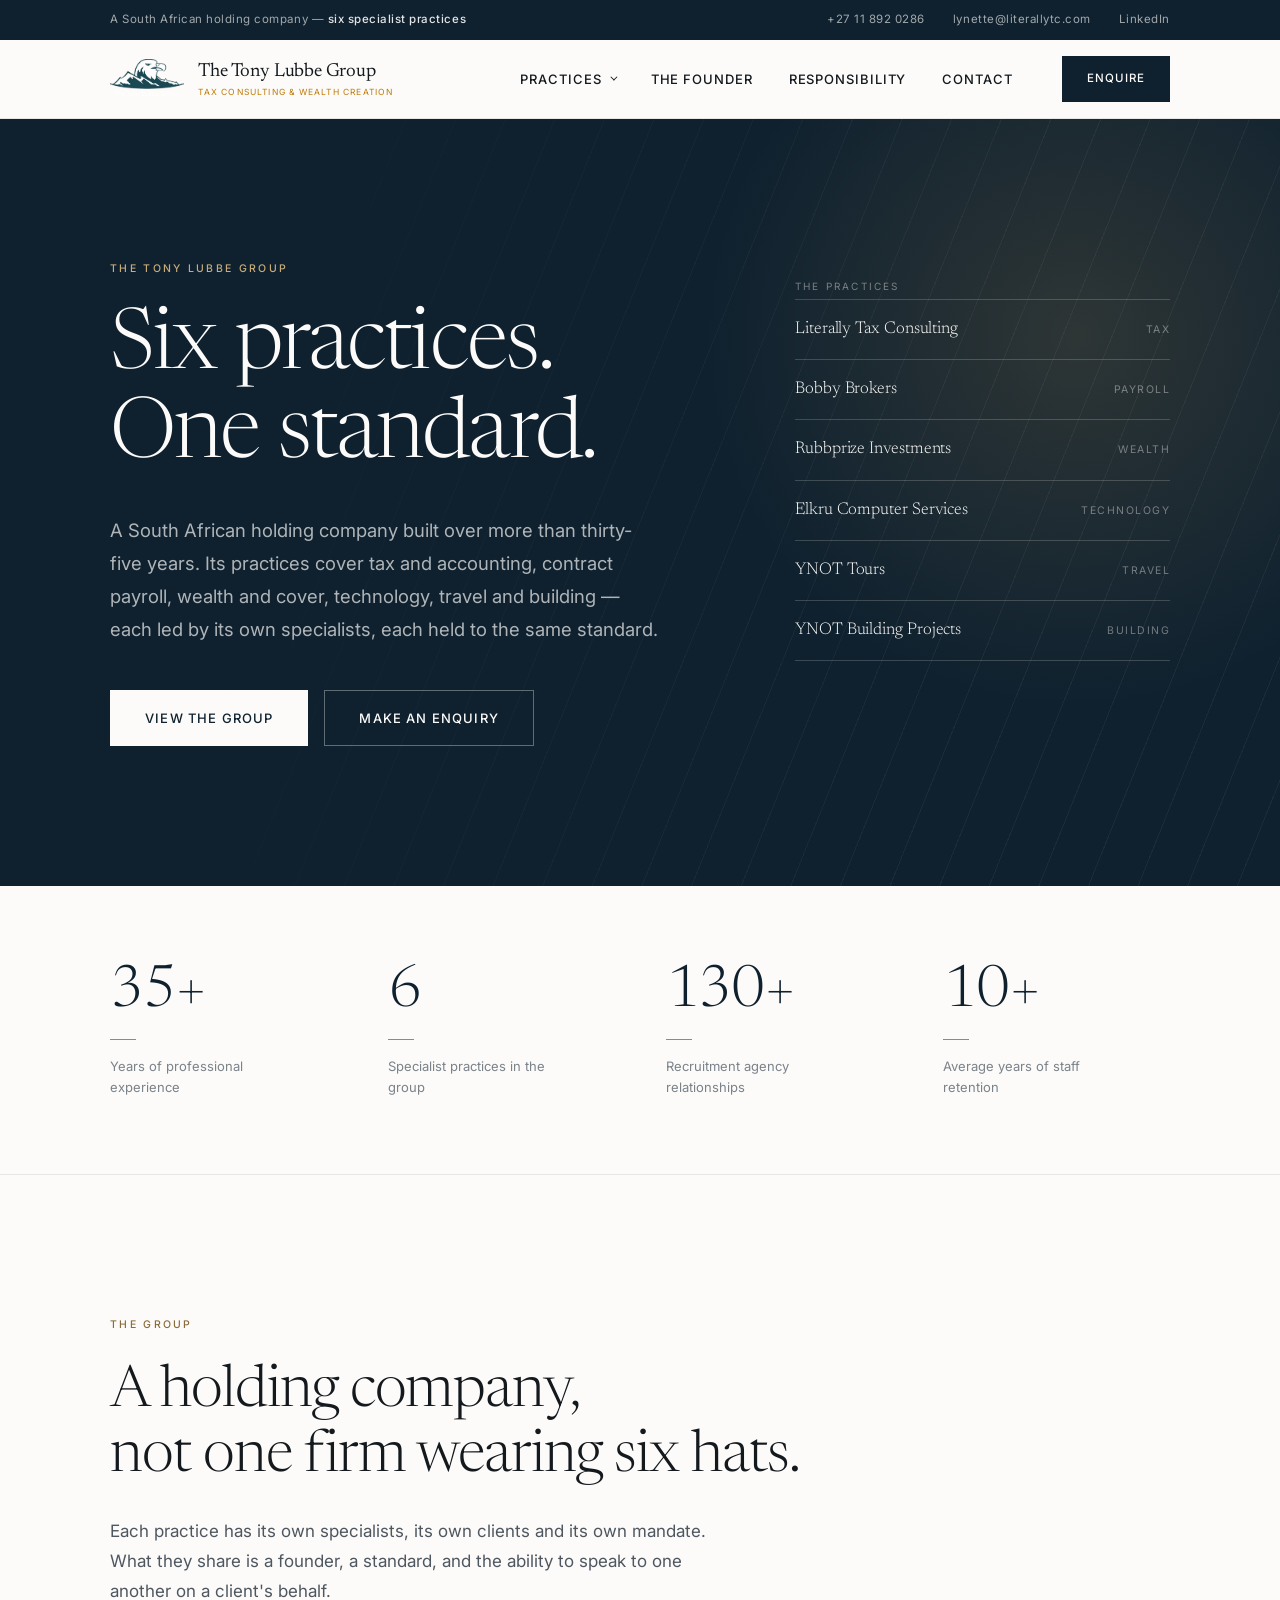
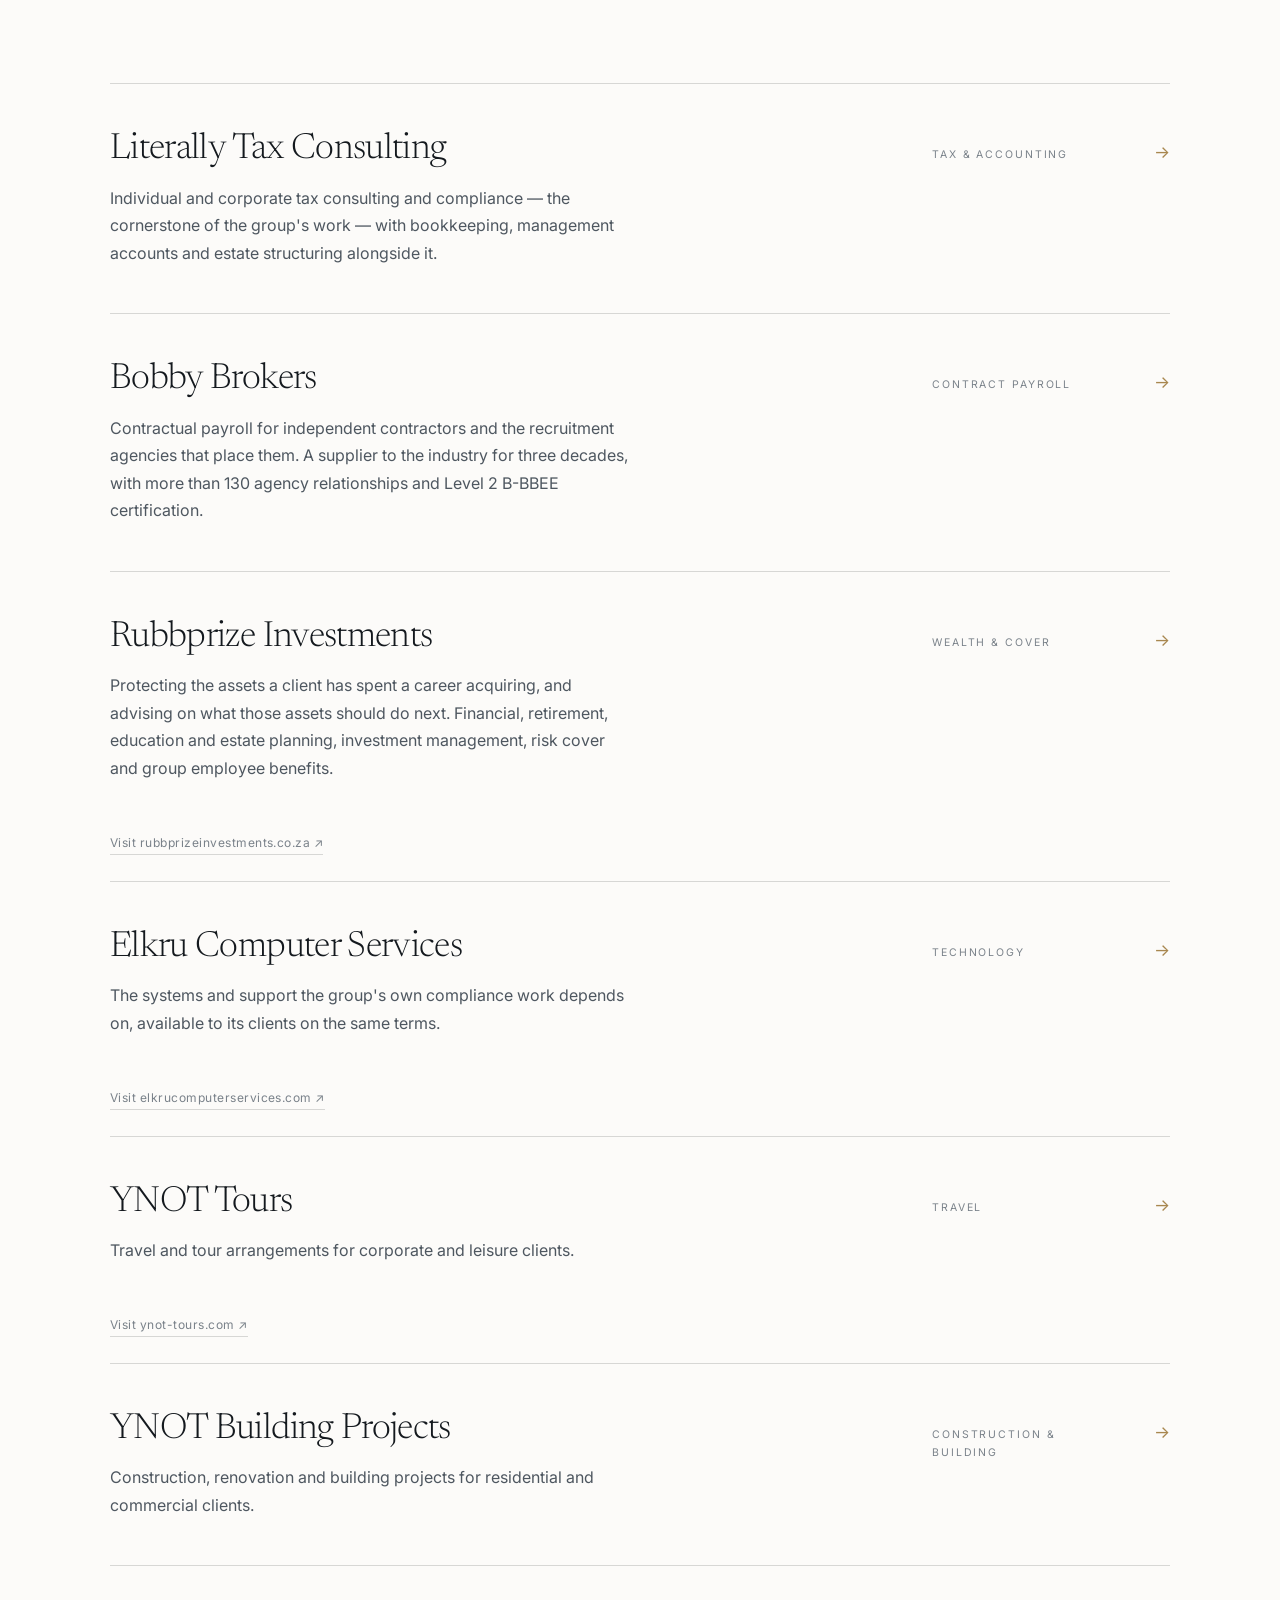
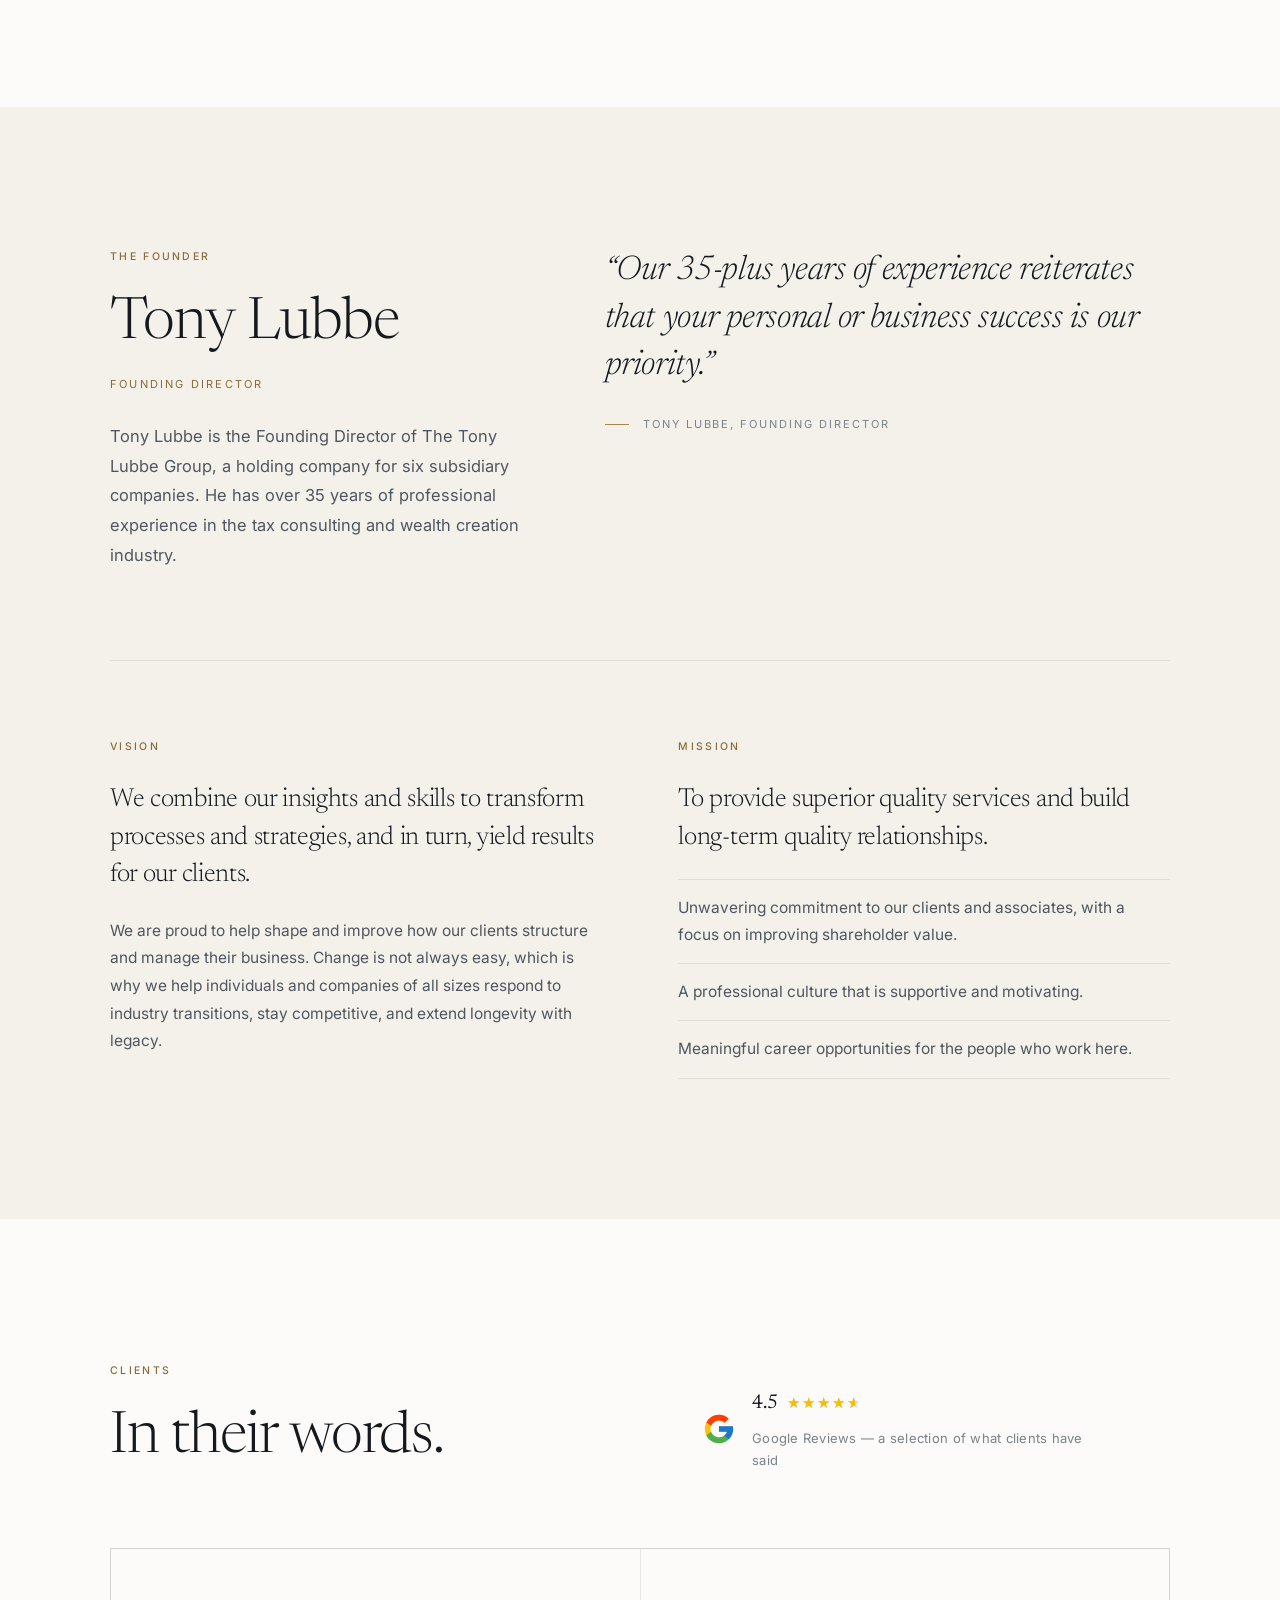
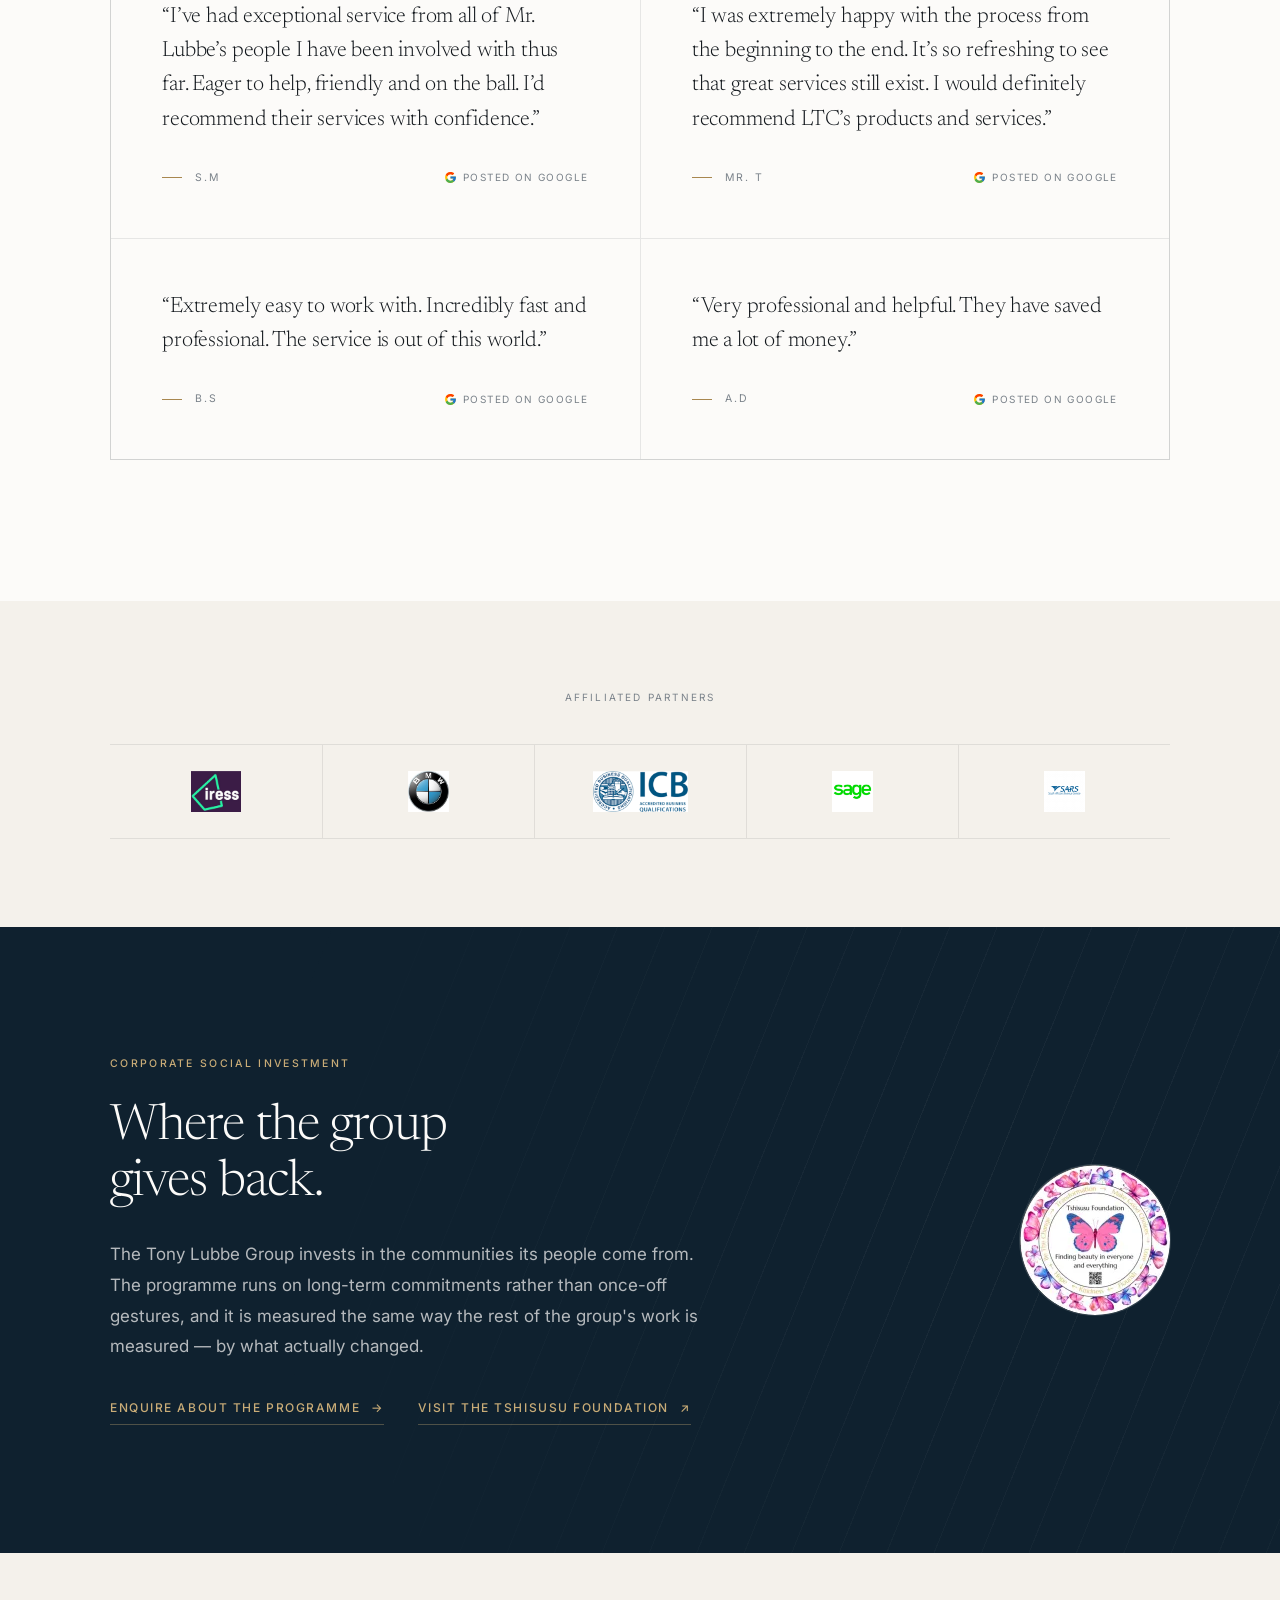
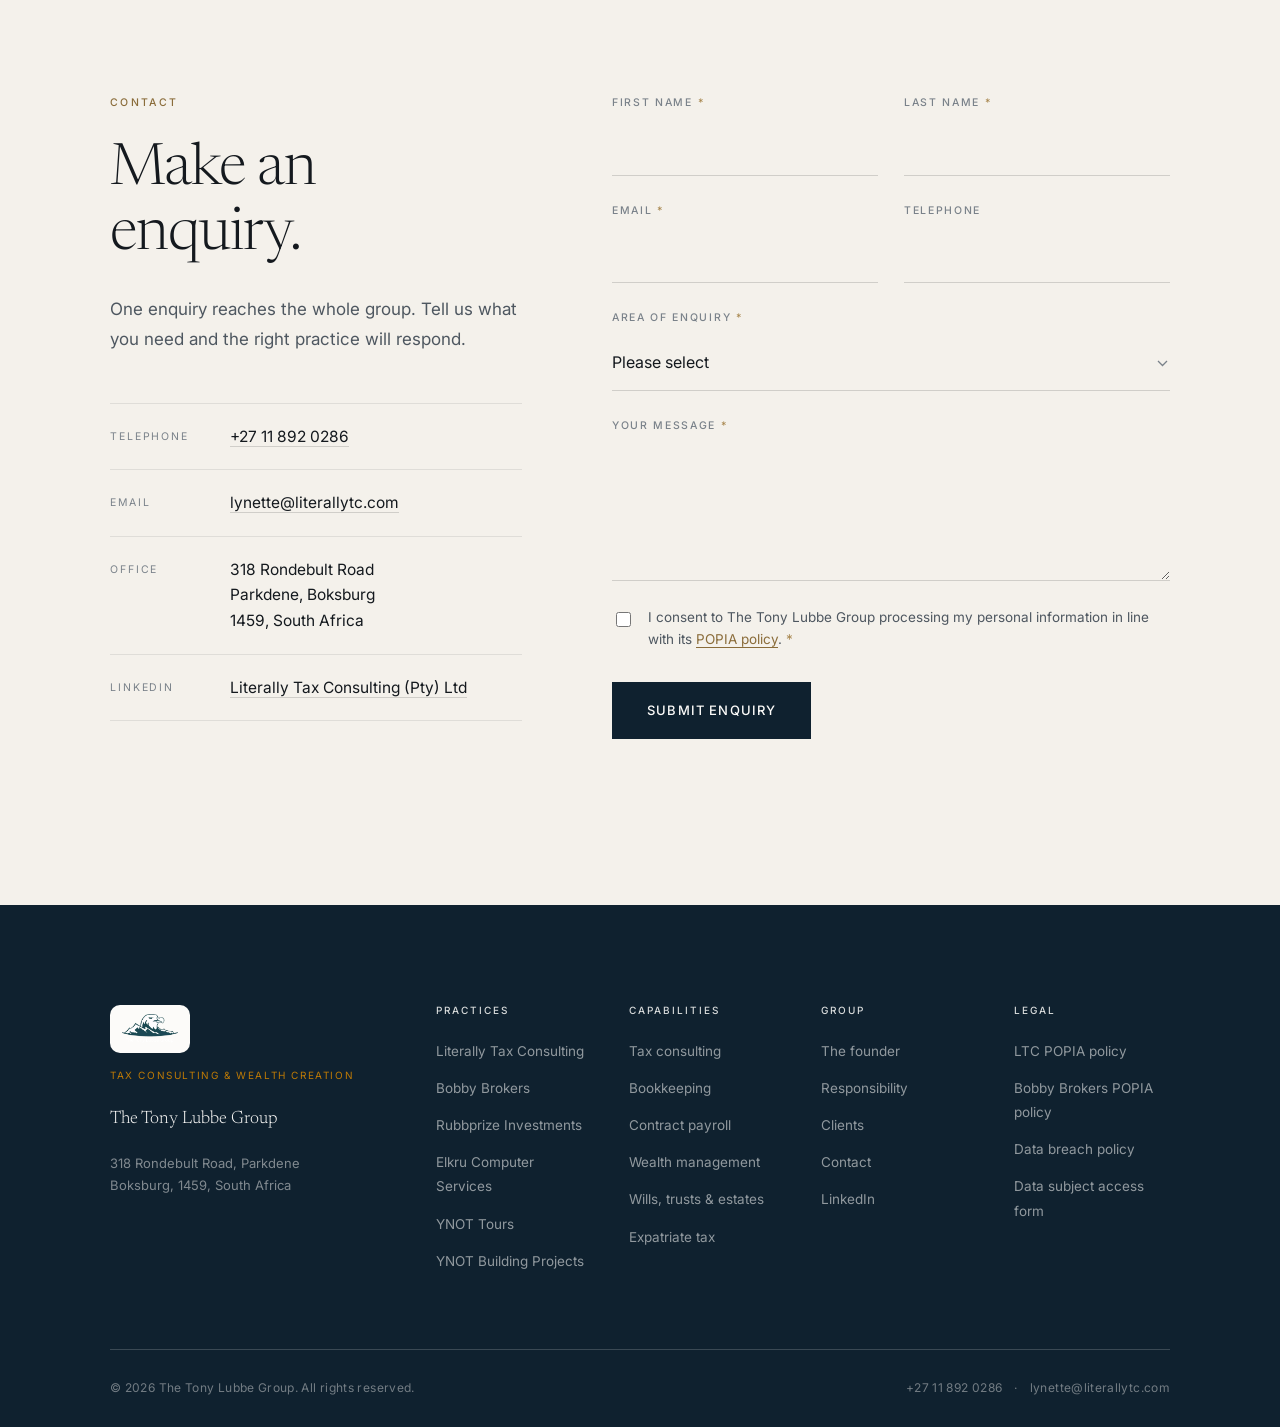
==== index.html @ b89cdaed "Add files via upload" ====
<!DOCTYPE html>
<html lang="en-ZA">
<head>
<meta charset="utf-8">
<meta name="viewport" content="width=device-width, initial-scale=1">
<title>The Tony Lubbe Group — Six practices, one standard</title>
<meta name="description" content="The Tony Lubbe Group is a South African holding company. Six specialist practices covering tax and accounting, contract payroll, wealth and cover, technology, travel and building. Over 35 years of advisory experience.">
<meta name="theme-color" content="#0F212F">

<meta property="og:title" content="The Tony Lubbe Group">
<meta property="og:description" content="Six practices. One standard.">
<meta property="og:type" content="website">

<link rel="preconnect" href="https://fonts.googleapis.com">
<link rel="preconnect" href="https://fonts.gstatic.com" crossorigin>
<link href="https://fonts.googleapis.com/css2?family=Inter:wght@300;400;500;600&family=Newsreader:ital,opsz,wght@0,6..72,200..500;1,6..72,200..400&display=swap" rel="stylesheet">
<link rel="stylesheet" href="assets/css/styles.css">
</head>
<body>

<a class="skip-link" href="#main">Skip to content</a>

<div class="utility">
  <div class="wrap utility__inner">
    <p class="utility__note">A South African holding company — <strong>six specialist practices</strong></p>
    <ul class="utility__links">
      <li><a href="tel:+27118920286">+27 11 892 0286</a></li>
      <li><a href="mailto:lynette@literallytc.com">lynette@literallytc.com</a></li>
      <li><a href="https://www.linkedin.com/company/literally-tax-consulting-pty-ltd" target="_blank" rel="noopener">LinkedIn</a></li>
    </ul>
  </div>
</div>

<header class="header" id="header">
  <div class="wrap header__inner">

    <a class="brand" href="index.html" aria-label="The Tony Lubbe Group — home">
      <img class="brand__logo" src="assets/tlg.png" alt="" width="772" height="415">
      <span class="brand__text">
        <span class="brand__name">The Tony Lubbe Group</span>
        <span class="brand__slogan">Tax Consulting &amp; Wealth Creation</span>
        <!--<span class="brand__strap">Tax · Payroll · Wealth · Technology · Travel · Building</span>-->
      </span>
    </a>

    <nav class="nav" id="nav" aria-label="Primary">
      <ul class="nav__list">
        <li class="nav__item has-menu">
          <button class="nav__link" type="button" aria-expanded="false" aria-controls="menu-companies">
            Practices <span class="nav__chev" aria-hidden="true"></span>
          </button>
          <div class="megamenu" id="menu-companies" hidden>
            <div class="wrap megamenu__inner">
              <div class="megamenu__lead">
                <p class="eyebrow">The group</p>
                <h2 class="megamenu__title">Six practices,<br>one standard.</h2>
                <p class="megamenu__copy">Each business has its own specialists and its own mandate. Together they
                  mean a client explains their affairs once.</p>
                <a class="arrow-link" href="#practices">View the group <span aria-hidden="true">→</span></a>
              </div>
              <ul class="megamenu__grid">
                <li><a href="companies/literally-tax-consulting.html"><strong>Literally Tax Consulting</strong><span>Tax, accounting, wills, trusts &amp; estates</span></a></li>
                <li><a href="companies/bobby-brokers.html"><strong>Bobby Brokers</strong><span>Contractual payroll services</span></a></li>
                <li><a href="companies/rubbprize-investments.html"><strong>Rubbprize Investments</strong><span>Wealth, investments and cover</span></a></li>
                <li><a href="companies/elkru-computer-services.html"><strong>Elkru Computer Services</strong><span>Technology, systems and support</span></a></li>
                <li><a href="companies/ynot-tours.html"><strong>YNOT Tours</strong><span>Travel and tour services</span></a></li>
                <li><a href="companies/ynot-building-projects.html"><strong>YNOT Building Projects</strong><span>Construction and building projects</span></a></li>
                <li><a href="#csi"><strong>Corporate social investment</strong><span>Where the group gives back</span></a></li>
              </ul>
            </div>
          </div>
        </li>
        <li class="nav__item"><a class="nav__link" href="#founder">The founder</a></li>
        <li class="nav__item"><a class="nav__link" href="#csi">Responsibility</a></li>
        <li class="nav__item"><a class="nav__link" href="#contact">Contact</a></li>
      </ul>
    </nav>

    <div class="header__actions">
      <a class="btn btn--primary btn--sm" href="#contact">Enquire</a>
      <button class="burger" id="burger" type="button" aria-expanded="false" aria-controls="nav" aria-label="Open menu">
        <span></span><span></span><span></span>
      </button>
    </div>

  </div>
</header>
<div class="nav-scrim" id="navScrim" hidden></div>

<main id="main">

<!-- ══════════════════════════════════ HERO ══════════════════════════════════ -->
<section class="hero" id="top">
  <div class="hero__bg" aria-hidden="true">
    <span class="hero__stripes"></span>
    <span class="hero__glow"></span>
  </div>

  <div class="wrap hero__inner">
    <div class="hero__content">
      <p class="eyebrow eyebrow--light reveal">The Tony Lubbe Group</p>
      <h1 class="hero__title reveal">Six practices.<br>One standard.</h1>
      <p class="hero__lede reveal">A South African holding company built over more than thirty-five years.
        Its practices cover tax and accounting, contract payroll, wealth and cover, technology, travel and
        building — each led by its own specialists, each held to the same standard.</p>
      <div class="hero__cta reveal">
        <a class="btn btn--onDark" href="#practices">View the group</a>
        <a class="btn btn--ghost" href="#contact">Make an enquiry</a>
      </div>
    </div>

    <div class="reveal">
      <p class="hero__index-label">The practices</p>
      <ol class="hero__index">
        <li><a href="companies/literally-tax-consulting.html">
          <span class="hero__index-name">Literally Tax Consulting</span>
          <span class="hero__index-cat">Tax</span></a></li>
        <li><a href="companies/bobby-brokers.html">
          <span class="hero__index-name">Bobby Brokers</span>
          <span class="hero__index-cat">Payroll</span></a></li>
        <li><a href="companies/rubbprize-investments.html">
          <span class="hero__index-name">Rubbprize Investments</span>
          <span class="hero__index-cat">Wealth</span></a></li>
        <li><a href="companies/elkru-computer-services.html">
          <span class="hero__index-name">Elkru Computer Services</span>
          <span class="hero__index-cat">Technology</span></a></li>
        <li><a href="companies/ynot-tours.html">
          <span class="hero__index-name">YNOT Tours</span>
          <span class="hero__index-cat">Travel</span></a></li>
        <li><a href="companies/ynot-building-projects.html">
          <span class="hero__index-name">YNOT Building Projects</span>
          <span class="hero__index-cat">Building</span></a></li>
      </ol>
    </div>
  </div>
</section>

<!-- ══════════════════════════════════ FIGURES ══════════════════════════════════ -->
<section class="figures" aria-label="The group in figures">
  <div class="wrap figures__grid">
    <div class="reveal">
      <p class="figure__num">35+</p>
      <div class="figure__rule"></div>
      <p class="figure__label">Years of professional experience</p>
    </div>
    <div class="reveal">
      <p class="figure__num">6</p>
      <div class="figure__rule"></div>
      <p class="figure__label">Specialist practices in the group</p>
    </div>
    <div class="reveal">
      <p class="figure__num">130+</p>
      <div class="figure__rule"></div>
      <p class="figure__label">Recruitment agency relationships</p>
    </div>
    <div class="reveal">
      <p class="figure__num">10+</p>
      <div class="figure__rule"></div>
      <p class="figure__label">Average years of staff retention</p>
    </div>
  </div>
</section>

<!-- ══════════════════════════════════ PRACTICES ══════════════════════════════════ -->
<section class="section" id="practices">
  <div class="wrap">
    <header class="section__head reveal">
      <p class="eyebrow">The group</p>
      <h2 class="section__title">A holding company,<br class="br-lg">not one firm wearing six hats.</h2>
      <p class="section__lede">Each practice has its own specialists, its own clients and its own mandate.
        What they share is a founder, a standard, and the ability to speak to one another on a client's
        behalf.</p>
    </header>

    <ol class="index">
      <li class="index__row reveal">
        <a class="index__link" href="companies/literally-tax-consulting.html">
          <div>
            <h3 class="index__name">Literally Tax Consulting</h3>
            <p class="index__desc">Individual and corporate tax consulting and compliance — the cornerstone of
              the group's work — with bookkeeping, management accounts and estate structuring alongside it.</p>
          </div>
          <span class="index__cat">Tax &amp; accounting</span>
          <span class="index__arrow" aria-hidden="true">→</span>
        </a>
      </li>
      <li class="index__row reveal">
        <a class="index__link" href="companies/bobby-brokers.html">
          <div>
            <h3 class="index__name">Bobby Brokers</h3>
            <p class="index__desc">Contractual payroll for independent contractors and the recruitment agencies
              that place them. A supplier to the industry for three decades, with more than 130 agency
              relationships and Level 2 B-BBEE certification.</p>
          </div>
          <span class="index__cat">Contract payroll</span>
          <span class="index__arrow" aria-hidden="true">→</span>
        </a>
      </li>
      <li class="index__row reveal">
        <a class="index__link" href="companies/rubbprize-investments.html">
          <div>
            <h3 class="index__name">Rubbprize Investments</h3>
            <p class="index__desc">Protecting the assets a client has spent a career acquiring, and advising on
              what those assets should do next. Financial, retirement, education and estate planning, investment
              management, risk cover and group employee benefits.</p>
          </div>
          <span class="index__cat">Wealth &amp; cover</span>
          <span class="index__arrow" aria-hidden="true">→</span>
        </a>
        <a class="index__site" href="https://www.rubbprizeinvestments.co.za" target="_blank" rel="noopener">Visit rubbprizeinvestments.co.za <span aria-hidden="true">↗</span></a>
      </li>
      <li class="index__row reveal">
        <a class="index__link" href="companies/elkru-computer-services.html">
          <div>
            <h3 class="index__name">Elkru Computer Services</h3>
            <p class="index__desc">The systems and support the group's own compliance work depends on, available
              to its clients on the same terms.</p>
          </div>
          <span class="index__cat">Technology</span>
          <span class="index__arrow" aria-hidden="true">→</span>
        </a>
        <a class="index__site" href="https://www.elkrucomputerservices.com" target="_blank" rel="noopener">Visit elkrucomputerservices.com <span aria-hidden="true">↗</span></a>
      </li>
      <li class="index__row reveal">
        <a class="index__link" href="companies/ynot-tours.html">
          <div>
            <h3 class="index__name">YNOT Tours</h3>
            <p class="index__desc">Travel and tour arrangements for corporate and leisure clients.</p>
          </div>
          <span class="index__cat">Travel</span>
          <span class="index__arrow" aria-hidden="true">→</span>
        </a>
        <a class="index__site" href="https://www.ynot-tours.com" target="_blank" rel="noopener">Visit ynot-tours.com <span aria-hidden="true">↗</span></a>
      </li>
      <li class="index__row reveal">
        <a class="index__link" href="companies/ynot-building-projects.html">
          <div>
            <h3 class="index__name">YNOT Building Projects</h3>
            <p class="index__desc">Construction, renovation and building projects for residential and
              commercial clients.</p>
          </div>
          <span class="index__cat">Construction &amp; building</span>
          <span class="index__arrow" aria-hidden="true">→</span>
        </a>
      </li>
    </ol>
  </div>
</section>

<!-- ══════════════════════════════════ FOUNDER ══════════════════════════════════ -->
<section class="section section--tint" id="founder">
  <div class="wrap">
    <div class="founder">
      <div class="reveal">
        <p class="eyebrow">The founder</p>
        <h2 class="section__title">Tony Lubbe</h2>
        <p class="founder__role">Founding Director</p>
        <p class="founder__copy">Tony Lubbe is the Founding Director of The Tony Lubbe Group, a holding
          company for six subsidiary companies. He has over 35 years of professional experience in the
          tax consulting and wealth creation industry.</p>
      </div>

      <blockquote class="founder__quote reveal">
        <p>“Our 35-plus years of experience reiterates that your personal or business success is our
          priority.”</p>
        <footer>Tony Lubbe, Founding Director</footer>
      </blockquote>
    </div>

    <div class="vm">
      <article class="reveal">
        <p class="eyebrow">Vision</p>
        <p class="vm__lead">We combine our insights and skills to transform processes and strategies, and in
          turn, yield results for our clients.</p>
        <p class="vm__copy">We are proud to help shape and improve how our clients structure and manage their
          business. Change is not always easy, which is why we help individuals and companies of all sizes
          respond to industry transitions, stay competitive, and extend longevity with legacy.</p>
      </article>
      <article class="reveal">
        <p class="eyebrow">Mission</p>
        <p class="vm__lead">To provide superior quality services and build long-term quality relationships.</p>
        <ul class="vm__list">
          <li>Unwavering commitment to our clients and associates, with a focus on improving shareholder
            value.</li>
          <li>A professional culture that is supportive and motivating.</li>
          <li>Meaningful career opportunities for the people who work here.</li>
        </ul>
      </article>
    </div>
  </div>
</section>

<!-- ══════════════════════════════════ CLIENTS ══════════════════════════════════ -->
<section class="section" id="clients">
  <div class="wrap">
    <header class="section__head section__head--split reveal">
      <div>
        <p class="eyebrow">Clients</p>
        <h2 class="section__title">In their words.</h2>
      </div>
      <div class="google-rating reveal">
        <svg class="google-rating__g" viewBox="0 0 48 48" aria-hidden="true">
          <path fill="#FFC107" d="M43.611,20.083H42V20H24v8h11.303c-1.649,4.657-6.08,8-11.303,8c-6.627,0-12-5.373-12-12
            c0-6.627,5.373-12,12-12c3.059,0,5.842,1.154,7.961,3.039l5.657-5.657C34.046,6.053,29.268,4,24,4C12.955,4,4,12.955,4,24
            c0,11.045,8.955,20,20,20c11.045,0,20-8.955,20-20C44,22.659,43.862,21.35,43.611,20.083z"/>
          <path fill="#FF3D00" d="M6.306,14.691l6.571,4.819C14.655,15.108,18.961,12,24,12c3.059,0,5.842,1.154,7.961,3.039
            l5.657-5.657C34.046,6.053,29.268,4,24,4C16.318,4,9.656,8.337,6.306,14.691z"/>
          <path fill="#4CAF50" d="M24,44c5.166,0,9.86-1.977,13.409-5.192l-6.19-5.238C29.211,35.091,26.715,36,24,36
            c-5.202,0-9.619-3.317-11.283-7.946l-6.522,5.025C9.505,39.556,16.227,44,24,44z"/>
          <path fill="#1976D2" d="M43.611,20.083H42V20H24v8h11.303c-0.792,2.237-2.231,4.166-4.087,5.571
            c0.001-0.001,0.002-0.001,0.003-0.002l6.19,5.238C36.971,39.205,44,34,44,24C44,22.659,43.862,21.35,43.611,20.083z"/>
        </svg>
        <div class="google-rating__text">
          <span class="google-rating__score">4.5<span class="google-rating__stars" aria-hidden="true"><span class="google-rating__stars-fill">★★★★★</span>★★★★★</span></span>
          <span class="google-rating__by">Google Reviews — a selection of what clients have said</span>
        </div>
      </div>
    </header>

    <div class="quotes">
      <blockquote class="quote reveal">
        <p class="quote__text">“I’ve had exceptional service from all of Mr. Lubbe’s people I have been
          involved with thus far. Eager to help, friendly and on the ball. I’d recommend their services
          with confidence.”</p>
        <footer class="quote__by">S.M<span class="quote__source"><svg viewBox="0 0 48 48" aria-hidden="true"><path fill="#FFC107" d="M43.611,20.083H42V20H24v8h11.303c-1.649,4.657-6.08,8-11.303,8c-6.627,0-12-5.373-12-12c0-6.627,5.373-12,12-12c3.059,0,5.842,1.154,7.961,3.039l5.657-5.657C34.046,6.053,29.268,4,24,4C12.955,4,4,12.955,4,24c0,11.045,8.955,20,20,20c11.045,0,20-8.955,20-20C44,22.659,43.862,21.35,43.611,20.083z"/><path fill="#FF3D00" d="M6.306,14.691l6.571,4.819C14.655,15.108,18.961,12,24,12c3.059,0,5.842,1.154,7.961,3.039l5.657-5.657C34.046,6.053,29.268,4,24,4C16.318,4,9.656,8.337,6.306,14.691z"/><path fill="#4CAF50" d="M24,44c5.166,0,9.86-1.977,13.409-5.192l-6.19-5.238C29.211,35.091,26.715,36,24,36c-5.202,0-9.619-3.317-11.283-7.946l-6.522,5.025C9.505,39.556,16.227,44,24,44z"/><path fill="#1976D2" d="M43.611,20.083H42V20H24v8h11.303c-0.792,2.237-2.231,4.166-4.087,5.571c0.001-0.001,0.002-0.001,0.003-0.002l6.19,5.238C36.971,39.205,44,34,44,24C44,22.659,43.862,21.35,43.611,20.083z"/></svg>Posted on Google</span></footer>
      </blockquote>
      <blockquote class="quote reveal">
        <p class="quote__text">“I was extremely happy with the process from the beginning to the end. It’s so
          refreshing to see that great services still exist. I would definitely recommend LTC’s products and
          services.”</p>
        <footer class="quote__by">Mr. T<span class="quote__source"><svg viewBox="0 0 48 48" aria-hidden="true"><path fill="#FFC107" d="M43.611,20.083H42V20H24v8h11.303c-1.649,4.657-6.08,8-11.303,8c-6.627,0-12-5.373-12-12c0-6.627,5.373-12,12-12c3.059,0,5.842,1.154,7.961,3.039l5.657-5.657C34.046,6.053,29.268,4,24,4C12.955,4,4,12.955,4,24c0,11.045,8.955,20,20,20c11.045,0,20-8.955,20-20C44,22.659,43.862,21.35,43.611,20.083z"/><path fill="#FF3D00" d="M6.306,14.691l6.571,4.819C14.655,15.108,18.961,12,24,12c3.059,0,5.842,1.154,7.961,3.039l5.657-5.657C34.046,6.053,29.268,4,24,4C16.318,4,9.656,8.337,6.306,14.691z"/><path fill="#4CAF50" d="M24,44c5.166,0,9.86-1.977,13.409-5.192l-6.19-5.238C29.211,35.091,26.715,36,24,36c-5.202,0-9.619-3.317-11.283-7.946l-6.522,5.025C9.505,39.556,16.227,44,24,44z"/><path fill="#1976D2" d="M43.611,20.083H42V20H24v8h11.303c-0.792,2.237-2.231,4.166-4.087,5.571c0.001-0.001,0.002-0.001,0.003-0.002l6.19,5.238C36.971,39.205,44,34,44,24C44,22.659,43.862,21.35,43.611,20.083z"/></svg>Posted on Google</span></footer>
      </blockquote>
      <blockquote class="quote reveal">
        <p class="quote__text">“Extremely easy to work with. Incredibly fast and professional. The service is
          out of this world.”</p>
        <footer class="quote__by">B.S<span class="quote__source"><svg viewBox="0 0 48 48" aria-hidden="true"><path fill="#FFC107" d="M43.611,20.083H42V20H24v8h11.303c-1.649,4.657-6.08,8-11.303,8c-6.627,0-12-5.373-12-12c0-6.627,5.373-12,12-12c3.059,0,5.842,1.154,7.961,3.039l5.657-5.657C34.046,6.053,29.268,4,24,4C12.955,4,4,12.955,4,24c0,11.045,8.955,20,20,20c11.045,0,20-8.955,20-20C44,22.659,43.862,21.35,43.611,20.083z"/><path fill="#FF3D00" d="M6.306,14.691l6.571,4.819C14.655,15.108,18.961,12,24,12c3.059,0,5.842,1.154,7.961,3.039l5.657-5.657C34.046,6.053,29.268,4,24,4C16.318,4,9.656,8.337,6.306,14.691z"/><path fill="#4CAF50" d="M24,44c5.166,0,9.86-1.977,13.409-5.192l-6.19-5.238C29.211,35.091,26.715,36,24,36c-5.202,0-9.619-3.317-11.283-7.946l-6.522,5.025C9.505,39.556,16.227,44,24,44z"/><path fill="#1976D2" d="M43.611,20.083H42V20H24v8h11.303c-0.792,2.237-2.231,4.166-4.087,5.571c0.001-0.001,0.002-0.001,0.003-0.002l6.19,5.238C36.971,39.205,44,34,44,24C44,22.659,43.862,21.35,43.611,20.083z"/></svg>Posted on Google</span></footer>
      </blockquote>
      <blockquote class="quote reveal">
        <p class="quote__text">“Very professional and helpful. They have saved me a lot of money.”</p>
        <footer class="quote__by">A.D<span class="quote__source"><svg viewBox="0 0 48 48" aria-hidden="true"><path fill="#FFC107" d="M43.611,20.083H42V20H24v8h11.303c-1.649,4.657-6.08,8-11.303,8c-6.627,0-12-5.373-12-12c0-6.627,5.373-12,12-12c3.059,0,5.842,1.154,7.961,3.039l5.657-5.657C34.046,6.053,29.268,4,24,4C12.955,4,4,12.955,4,24c0,11.045,8.955,20,20,20c11.045,0,20-8.955,20-20C44,22.659,43.862,21.35,43.611,20.083z"/><path fill="#FF3D00" d="M6.306,14.691l6.571,4.819C14.655,15.108,18.961,12,24,12c3.059,0,5.842,1.154,7.961,3.039l5.657-5.657C34.046,6.053,29.268,4,24,4C16.318,4,9.656,8.337,6.306,14.691z"/><path fill="#4CAF50" d="M24,44c5.166,0,9.86-1.977,13.409-5.192l-6.19-5.238C29.211,35.091,26.715,36,24,36c-5.202,0-9.619-3.317-11.283-7.946l-6.522,5.025C9.505,39.556,16.227,44,24,44z"/><path fill="#1976D2" d="M43.611,20.083H42V20H24v8h11.303c-0.792,2.237-2.231,4.166-4.087,5.571c0.001-0.001,0.002-0.001,0.003-0.002l6.19,5.238C36.971,39.205,44,34,44,24C44,22.659,43.862,21.35,43.611,20.083z"/></svg>Posted on Google</span></footer>
      </blockquote>
    </div>
  </div>
</section>

<!-- ══════════════════════════════════ PARTNERS ══════════════════════════════════ -->
<section class="partners" aria-label="Affiliated partners">
  <div class="wrap">
    <p class="partners__label reveal">Affiliated partners</p>
    <ul class="partners__list reveal">
      <li><img src="assets/iress.webp" alt="Iress" loading="lazy" width="300" height="241"></li>
      <li><img src="assets/bmw.png" alt="BMW" loading="lazy" width="266" height="266"></li>
      <li><img src="assets/icb.webp" alt="ICB — Accredited Business Qualifications" loading="lazy" width="300" height="129"></li>
      <li><img src="assets/sage.webp" alt="Sage" loading="lazy" width="300" height="300"></li>
      <li><img src="assets/sars.webp" alt="SARS — South African Revenue Service" loading="lazy" width="300" height="300"></li>
    </ul>
  </div>
</section>

<!-- ══════════════════════════════════ CSI ══════════════════════════════════ -->
<section class="csi" id="csi">
  <div class="wrap csi__inner">
    <div class="csi__content reveal">
      <p class="eyebrow eyebrow--light">Corporate social investment</p>
      <h2 class="csi__title">Where the group<br>gives back.</h2>
      <p class="csi__copy">The Tony Lubbe Group invests in the communities its people come from. The programme
        runs on long-term commitments rather than once-off gestures, and it is measured the same way the rest
        of the group's work is measured — by what actually changed.</p>
      <div class="csi__links">
        <a class="arrow-link arrow-link--light" href="#contact">Enquire about the programme
          <span aria-hidden="true">→</span></a>
        <a class="arrow-link arrow-link--light" href="https://tshisusufoundation.co.za/" target="_blank" rel="noopener">Visit the Tshisusu Foundation
          <span aria-hidden="true">↗</span></a>
      </div>
    </div>
    <a class="csi__logo reveal" href="https://tshisusufoundation.co.za/" target="_blank" rel="noopener" aria-label="Tshisusu Foundation — visit website">
      <img src="assets/TTF.webp" alt="Tshisusu Foundation logo" width="150" height="150">
    </a>
  </div>
</section>

<!-- ══════════════════════════════════ CONTACT ══════════════════════════════════ -->
<section class="section section--tint" id="contact">
  <div class="wrap contact">

    <div class="reveal">
      <p class="eyebrow">Contact</p>
      <h2 class="section__title">Make an<br>enquiry.</h2>
      <p class="section__lede">One enquiry reaches the whole group. Tell us what you need and the right
        practice will respond.</p>

      <dl class="contact__details">
        <div>
          <dt>Telephone</dt>
          <dd><a href="tel:+27118920286">+27 11 892 0286</a></dd>
        </div>
        <div>
          <dt>Email</dt>
          <dd><a href="mailto:lynette@literallytc.com">lynette@literallytc.com</a></dd>
        </div>
        <div>
          <dt>Office</dt>
          <dd>318 Rondebult Road<br>Parkdene, Boksburg<br>1459, South Africa</dd>
        </div>
        <div>
          <dt>LinkedIn</dt>
          <dd><a href="https://www.linkedin.com/company/literally-tax-consulting-pty-ltd" target="_blank" rel="noopener">Literally Tax Consulting (Pty) Ltd</a></dd>
        </div>
      </dl>
    </div>

    <form class="form reveal" id="enquiry" novalidate>
      <div class="form__row">
        <div class="field">
          <label for="first">First name <span aria-hidden="true">*</span></label>
          <input id="first" name="first" type="text" autocomplete="given-name" required>
          <p class="field__error" data-error-for="first"></p>
        </div>
        <div class="field">
          <label for="last">Last name <span aria-hidden="true">*</span></label>
          <input id="last" name="last" type="text" autocomplete="family-name" required>
          <p class="field__error" data-error-for="last"></p>
        </div>
      </div>

      <div class="form__row">
        <div class="field">
          <label for="email">Email <span aria-hidden="true">*</span></label>
          <input id="email" name="email" type="email" autocomplete="email" required>
          <p class="field__error" data-error-for="email"></p>
        </div>
        <div class="field">
          <label for="phone">Telephone</label>
          <input id="phone" name="phone" type="tel" autocomplete="tel">
        </div>
      </div>

      <div class="field">
        <label for="service">Area of enquiry <span aria-hidden="true">*</span></label>
        <select id="service" name="service" required>
          <option value="" selected disabled>Please select</option>
          <optgroup label="Literally Tax Consulting">
            <option>Tax compliance</option>
            <option>Accounting and bookkeeping</option>
            <option>Wills, trusts &amp; estates</option>
            <option>Expatriate tax</option>
          </optgroup>
          <optgroup label="Bobby Brokers">
            <option>Contract payroll services</option>
          </optgroup>
          <optgroup label="Rubbprize Investments">
            <option>Personal financial planning</option>
            <option>Retirement planning</option>
            <option>Education planning</option>
            <option>Risk protection &amp; insurance</option>
            <option>Estate planning</option>
            <option>Investment management</option>
            <option>Group employee benefits</option>
            <option>Business financial planning</option>
          </optgroup>
          <optgroup label="Elkru Computer Services">
            <option>Technology &amp; systems support</option>
          </optgroup>
          <optgroup label="YNOT Tours">
            <option>Travel &amp; tours</option>
          </optgroup>
          <optgroup label="YNOT Building Projects">
            <option>New builds</option>
            <option>Renovations &amp; extensions</option>
            <option>Project management</option>
          </optgroup>
          <option>Not sure — please advise</option>
        </select>
        <p class="field__error" data-error-for="service"></p>
      </div>

      <div class="field">
        <label for="message">Your message <span aria-hidden="true">*</span></label>
        <textarea id="message" name="message" rows="4" required></textarea>
        <p class="field__error" data-error-for="message"></p>
      </div>

      <div class="field field--check">
        <input id="consent" name="consent" type="checkbox" required>
        <label for="consent">I consent to The Tony Lubbe Group processing my personal information in line with
          its <a href="#footer">POPIA policy</a>. <span aria-hidden="true">*</span></label>
        <p class="field__error" data-error-for="consent"></p>
      </div>

      <button class="btn btn--primary" type="submit">Submit enquiry</button>
      <p class="form__status" id="formStatus" role="status" aria-live="polite"></p>
    </form>

  </div>
</section>

</main>

<footer class="footer" id="footer">
  <div class="wrap">

    <div class="footer__top">
      <div class="footer__brand">
        <img class="brand__logo brand__logo--lg" src="assets/tlg.png" alt="" width="772" height="415">
        <p class="footer__slogan">Tax Consulting &amp; Wealth Creation</p>
        <p class="footer__strap">The Tony Lubbe Group</p>
        <p class="footer__addr">318 Rondebult Road, Parkdene<br>Boksburg, 1459, South Africa</p>
      </div>

      <nav class="footer__cols" aria-label="Footer">
        <div class="footer__col">
          <h3>Practices</h3>
          <ul>
            <li><a href="companies/literally-tax-consulting.html">Literally Tax Consulting</a></li>
            <li><a href="companies/bobby-brokers.html">Bobby Brokers</a></li>
            <li><a href="companies/rubbprize-investments.html">Rubbprize Investments</a></li>
            <li><a href="companies/elkru-computer-services.html">Elkru Computer Services</a></li>
            <li><a href="companies/ynot-tours.html">YNOT Tours</a></li>
            <li><a href="companies/ynot-building-projects.html">YNOT Building Projects</a></li>
          </ul>
        </div>
        <div class="footer__col">
          <h3>Capabilities</h3>
          <ul>
            <li><a href="companies/literally-tax-consulting.html#tax">Tax consulting</a></li>
            <li><a href="companies/literally-tax-consulting.html#bookkeeping">Bookkeeping</a></li>
            <li><a href="companies/bobby-brokers.html#services">Contract payroll</a></li>
            <li><a href="companies/rubbprize-investments.html#services">Wealth management</a></li>
            <li><a href="companies/literally-tax-consulting.html#estates">Wills, trusts &amp; estates</a></li>
            <li><a href="companies/literally-tax-consulting.html#expat">Expatriate tax</a></li>
          </ul>
        </div>
        <div class="footer__col">
          <h3>Group</h3>
          <ul>
            <li><a href="index.html#founder">The founder</a></li>
            <li><a href="index.html#csi">Responsibility</a></li>
            <li><a href="index.html#clients">Clients</a></li>
            <li><a href="index.html#contact">Contact</a></li>
            <li><a href="https://www.linkedin.com/company/literally-tax-consulting-pty-ltd" target="_blank" rel="noopener">LinkedIn</a></li>
          </ul>
        </div>
        <div class="footer__col">
          <h3>Legal</h3>
          <ul>
            <li><a href="#">LTC POPIA policy</a></li>
            <li><a href="#">Bobby Brokers POPIA policy</a></li>
            <li><a href="#">Data breach policy</a></li>
            <li><a href="#">Data subject access form</a></li>
          </ul>
        </div>
      </nav>
    </div>

    <div class="footer__bottom">
      <p>© <span id="year">2026</span> The Tony Lubbe Group. All rights reserved.</p>
      <p class="footer__contact">
        <a href="tel:+27118920286">+27 11 892 0286</a>
        <span aria-hidden="true">·</span>
        <a href="mailto:lynette@literallytc.com">lynette@literallytc.com</a>
      </p>
    </div>

  </div>
</footer>

<script src="assets/js/main.js"></script>
</body>
</html>
---- assets/css/styles.css ----
/* =============================================================================
   The Tony Lubbe Group
   Design language: established private practice. Warm paper, deep navy, a muted
   bronze used sparingly, editorial serif display, hairline rules, and air.
   ========================================================================== */

/* ── Tokens ───────────────────────────────────────────────────────────────── */
:root{
  /* Warm paper rather than stark white — the single strongest "printed" signal */
  --paper:     #FCFBF9;
  --tint:      #F4F1EB;
  --tint-deep: #EDE8DF;

  --navy:      #0F212F;
  --navy-800:  #16303F;
  --navy-700:  #1E3E4F;

  --ink:       #14191E;
  --body:      #4E5760;
  --muted:     #7A828A;

  /* Accent used sparingly: rules, numerals, arrows. Never a large field. */
  --bronze:    #A8874F;
  --bronze-dk: #8A6C3A;
  --bronze-lt: #C9AC77;

  /* Slogan gold — matched to the site-description color on literallytaxconsulting.com */
  --slogan-gold: #BE7A05;

  --line:      rgba(20,25,30,.16);
  --line-soft: rgba(20,25,30,.09);
  --line-dark: rgba(252,251,249,.18);

  --wrap: 1180px;
  --gutter: clamp(22px, 5vw, 60px);
  --h-header: 78px;

  --ease: cubic-bezier(.22,.61,.36,1);

  --serif: 'Newsreader', 'Iowan Old Style', 'Palatino Linotype', Palatino, Georgia, serif;
  --sans:  'Inter', -apple-system, BlinkMacSystemFont, 'Segoe UI Variable Text',
           'Segoe UI', Roboto, Helvetica, Arial, sans-serif;
}

/* ── Reset ────────────────────────────────────────────────────────────────── */
*,*::before,*::after{ box-sizing:border-box; }
html{ -webkit-text-size-adjust:100%; scroll-behavior:smooth; scroll-padding-top:calc(var(--h-header) + 20px); }
body{
  margin:0;
  font-family:var(--sans);
  font-size:16px;
  line-height:1.72;
  color:var(--body);
  background:var(--paper);
  -webkit-font-smoothing:antialiased;
  -moz-osx-font-smoothing:grayscale;
  overflow-x:hidden;
}
img,svg{ max-width:100%; display:block; }
h1,h2,h3,h4{ margin:0; color:var(--ink); font-family:var(--serif); font-weight:400; line-height:1.12; letter-spacing:-.012em; }
p{ margin:0; }
ul,ol,dl,dd{ margin:0; padding:0; }
li{ list-style:none; }
a{ color:inherit; text-decoration:none; }
button{ font:inherit; color:inherit; background:none; border:0; cursor:pointer; }
input,select,textarea{ font:inherit; color:inherit; }

:focus-visible{ outline:1.5px solid var(--bronze-dk); outline-offset:3px; border-radius:1px; }

.skip-link{ position:absolute; left:-9999px; top:0; z-index:999; background:var(--navy); color:#fff; padding:12px 20px; font-size:14px; }
.skip-link:focus{ left:12px; top:12px; }

.wrap{ width:100%; max-width:var(--wrap); margin-inline:auto; padding-inline:var(--gutter); }

/* ── Shared type ──────────────────────────────────────────────────────────── */
.eyebrow{
  font-family:var(--sans);
  font-size:10.5px; font-weight:500; letter-spacing:.22em; text-transform:uppercase;
  color:var(--bronze-dk); margin-bottom:26px;
}
.eyebrow--light{ color:var(--bronze-lt); }

.section{ padding:clamp(84px,11vw,164px) 0; }
.section--tint{ background:var(--tint); }
.section__head{ max-width:720px; margin-bottom:clamp(48px,6vw,84px); }
.section__title{ font-size:clamp(32px,5vw,58px); font-weight:300; letter-spacing:-.018em; }
.section__lede{
  margin-top:26px; font-size:17px; line-height:1.78; max-width:56ch; color:var(--body);
}
.section__head--split{
  max-width:none; display:grid; gap:32px 72px;
  grid-template-columns:minmax(0,1fr) minmax(0,.9fr); align-items:end;
}
.br-lg{ display:none; }
@media (min-width:900px){ .br-lg{ display:inline; } }
@media (max-width:820px){ .section__head--split{ grid-template-columns:1fr; align-items:start; } }

/* Editorial standfirst — a single large serif statement, used sparingly */
.standfirst{
  font-family:var(--serif); font-weight:300;
  font-size:clamp(22px,2.9vw,34px); line-height:1.42; letter-spacing:-.012em;
  color:var(--ink); max-width:26ch;
}
.standfirst--wide{ max-width:34ch; }

/* ── Buttons ──────────────────────────────────────────────────────────────── */
.btn{
  --btn-bg:var(--navy); --btn-fg:var(--paper); --btn-bd:var(--navy);
  display:inline-flex; align-items:center; justify-content:center;
  padding:16px 34px; border:1px solid var(--btn-bd); background:var(--btn-bg); color:var(--btn-fg);
  font-family:var(--sans); font-size:13px; font-weight:500; letter-spacing:.09em; text-transform:uppercase;
  transition:background .3s var(--ease), border-color .3s var(--ease), color .3s var(--ease);
  white-space:nowrap;
}
.btn--primary:hover{ --btn-bg:var(--navy-700); --btn-bd:var(--navy-700); }
.btn--ghost{ --btn-bg:transparent; --btn-fg:var(--paper); --btn-bd:rgba(252,251,249,.34); }
.btn--ghost:hover{ --btn-bd:var(--paper); }
.btn--light{ --btn-bg:transparent; --btn-fg:var(--ink); --btn-bd:var(--line); }
.btn--light:hover{ --btn-bg:var(--navy); --btn-fg:var(--paper); --btn-bd:var(--navy); }
.btn--onDark{ --btn-bg:var(--paper); --btn-fg:var(--navy); --btn-bd:var(--paper); }
.btn--onDark:hover{ --btn-bg:transparent; --btn-fg:var(--paper); }
.btn--sm{ padding:12px 24px; font-size:11.5px; }
.btn--block{ width:100%; }

.arrow-link{
  display:inline-flex; align-items:baseline; gap:11px;
  font-family:var(--sans); font-size:12px; font-weight:500; letter-spacing:.13em; text-transform:uppercase;
  color:var(--bronze-dk); padding-bottom:6px;
  border-bottom:1px solid rgba(168,135,79,.32);
  transition:border-color .3s var(--ease), color .3s var(--ease);
}
.arrow-link span{ transition:transform .35s var(--ease); }
.arrow-link:hover{ border-bottom-color:var(--bronze-dk); }
.arrow-link:hover span{ transform:translateX(5px); }
.arrow-link--light{ color:var(--bronze-lt); border-bottom-color:rgba(201,172,119,.34); }
.arrow-link--light:hover{ border-bottom-color:var(--bronze-lt); }

/* ── Utility bar ──────────────────────────────────────────────────────────── */
.utility{ background:var(--navy); color:rgba(252,251,249,.62); font-size:11.5px; letter-spacing:.045em; }
.utility__inner{ display:flex; align-items:center; justify-content:space-between; gap:24px; min-height:40px; }
.utility__note strong{ color:rgba(252,251,249,.9); font-weight:500; }
.utility__links{ display:flex; gap:28px; }
.utility__links a{ transition:color .25s var(--ease); }
.utility__links a:hover{ color:var(--paper); }
@media (max-width:880px){ .utility__note{ display:none; } .utility__inner{ justify-content:center; } }
@media (max-width:520px){ .utility__links{ gap:18px; } .utility__links li:last-child{ display:none; } }

/* ── Header ───────────────────────────────────────────────────────────────── */
.header{
  position:sticky; top:0; z-index:100;
  background:rgba(252,251,249,.93);
  backdrop-filter:saturate(140%) blur(12px);
  border-bottom:1px solid var(--line-soft);
  transition:border-color .3s var(--ease);
}
.header.is-stuck{ border-bottom-color:var(--line); }
.header__inner{ display:flex; align-items:center; gap:34px; min-height:var(--h-header); }

.brand{ display:flex; align-items:center; gap:14px; color:var(--navy); flex:0 0 auto; }
.brand__logo{ height:40px; width:auto; flex:0 0 auto; }
.brand__logo--lg{
  height:48px; width:auto; flex:0 0 auto;
  background:var(--paper); padding:9px 12px; border-radius:10px;
}
.brand__text{ display:flex; flex-direction:column; line-height:1.2; }
.brand__name{ font-family:var(--serif); font-size:19px; font-weight:400; letter-spacing:-.01em; color:var(--ink); }
.brand__slogan{
  margin-top:4px; font-size:8.5px; letter-spacing:.14em; text-transform:uppercase;
  color:var(--slogan-gold);
}
@media (max-width:520px){ .brand__slogan{ display:none; } }
.brand__strap{ font-size:9.5px; letter-spacing:.2em; text-transform:uppercase; color:var(--muted); margin-top:4px; }
@media (max-width:420px){ .brand__strap{ display:none; } }
.footer__slogan{
  margin-top:14px; font-size:10px; letter-spacing:.16em; text-transform:uppercase; color:var(--slogan-gold);
}

.nav{ margin-left:auto; }
.nav__list{ display:flex; align-items:center; gap:6px; }
.nav__link{
  display:inline-flex; align-items:center; gap:8px;
  padding:11px 15px; font-size:13px; font-weight:500; letter-spacing:.07em; text-transform:uppercase;
  color:var(--ink); position:relative; transition:color .25s var(--ease);
}
.nav__link::after{
  content:''; position:absolute; left:15px; right:15px; bottom:4px; height:1px;
  background:var(--bronze); transform:scaleX(0); transform-origin:left; transition:transform .35s var(--ease);
}
.nav__link:hover{ color:var(--bronze-dk); }
.nav__link:hover::after,
.nav__item.is-open .nav__link::after{ transform:scaleX(1); }
.nav__chev{
  width:5px; height:5px; border-right:1px solid currentColor; border-bottom:1px solid currentColor;
  transform:rotate(45deg) translateY(-2px); transition:transform .35s var(--ease);
}
.nav__item.is-open .nav__chev{ transform:rotate(-135deg) translateY(-2px); }

.header__actions{ display:flex; align-items:center; gap:16px; flex:0 0 auto; }

/* ── Mega menu ────────────────────────────────────────────────────────────── */
.megamenu{
  position:absolute; left:0; right:0; top:100%;
  background:var(--paper); border-top:1px solid var(--line-soft); border-bottom:1px solid var(--line);
}
.megamenu[hidden]{ display:none; }
.megamenu__inner{
  display:grid; grid-template-columns:minmax(0,.8fr) minmax(0,1.7fr);
  gap:64px; padding-block:56px 60px;
}
.megamenu__title{ font-size:30px; font-weight:300; margin-bottom:16px; }
.megamenu__copy{ font-size:14.5px; line-height:1.7; margin-bottom:26px; max-width:32ch; }
.megamenu__grid{ display:grid; grid-template-columns:repeat(2,minmax(0,1fr)); gap:0 40px; }
.megamenu__grid li{ border-top:1px solid var(--line-soft); }
.megamenu__grid a{ display:flex; flex-direction:column; gap:5px; padding:16px 0; transition:padding-left .3s var(--ease); }
.megamenu__grid a:hover{ padding-left:10px; }
.megamenu__grid strong{ font-family:var(--serif); font-size:18px; font-weight:400; color:var(--ink); letter-spacing:-.005em; }
.megamenu__grid span{ font-size:12.5px; line-height:1.55; color:var(--muted); }
.megamenu__grid [aria-current] strong{ color:var(--bronze-dk); }
@media (max-width:1080px){ .megamenu__grid{ grid-template-columns:1fr; gap:0; } }

.nav-scrim{ position:fixed; inset:var(--h-header) 0 0; z-index:90; background:rgba(15,33,47,.32); }
.nav-scrim[hidden]{ display:none; }

/* ── Burger / mobile nav ──────────────────────────────────────────────────── */
.burger{ display:none; width:40px; height:40px; position:relative; }
.burger span{ position:absolute; left:9px; right:9px; height:1px; background:var(--ink); transition:transform .35s var(--ease), opacity .2s var(--ease); }
.burger span:nth-child(1){ top:15px; }
.burger span:nth-child(2){ top:20px; }
.burger span:nth-child(3){ top:25px; }
.burger[aria-expanded="true"] span:nth-child(1){ transform:translateY(5px) rotate(45deg); }
.burger[aria-expanded="true"] span:nth-child(2){ opacity:0; }
.burger[aria-expanded="true"] span:nth-child(3){ transform:translateY(-5px) rotate(-45deg); }

@media (max-width:1080px){
  .burger{ display:block; }
  .header__actions .btn{ display:none; }
  .nav{
    position:fixed; inset:calc(var(--h-header) + 40px) 0 0; z-index:95;
    background:var(--paper); overflow-y:auto; padding:8px var(--gutter) 52px;
    opacity:0; visibility:hidden; transition:opacity .3s var(--ease), visibility .3s;
  }
  .header.is-stuck .nav{ inset-block-start:var(--h-header); }
  body.nav-open .nav{ opacity:1; visibility:visible; }
  body.nav-open{ overflow:hidden; }
  .nav__list{ flex-direction:column; align-items:stretch; gap:0; }
  .nav__item{ border-bottom:1px solid var(--line-soft); }
  .nav__link{ width:100%; justify-content:space-between; padding:22px 0; font-size:14px; }
  .nav__link::after{ display:none; }
  .megamenu{ position:static; border:0; background:var(--tint); margin-bottom:18px; }
  .megamenu__inner{ grid-template-columns:1fr; gap:26px; padding:28px 24px; }
  .megamenu__lead .arrow-link{ display:none; }
  .nav-scrim{ display:none !important; }
}

/* ══════════════════════════════════ HERO ══════════════════════════════════ */
.hero{
  position:relative; isolation:isolate; overflow:hidden;
  background:var(--navy); color:rgba(252,251,249,.72);
  padding:clamp(84px,11vw,150px) 0 clamp(84px,11vw,140px);
}
.hero__bg{ position:absolute; inset:0; z-index:-1; }
.hero__stripes{
  position:absolute; inset:-20% -10%;
  background:repeating-linear-gradient(112deg, rgba(252,251,249,.05) 0 1px, transparent 1px 46px);
  mask-image:linear-gradient(100deg, transparent 22%, #000 70%);
  -webkit-mask-image:linear-gradient(100deg, transparent 22%, #000 70%);
}
.hero__glow{
  position:absolute; top:-25%; right:-16%; width:64vw; height:64vw; max-width:860px; max-height:860px;
  background:radial-gradient(circle at 50% 50%, rgba(168,135,79,.20), rgba(168,135,79,0) 64%);
}
.hero__inner{
  display:grid; grid-template-columns:minmax(0,1.35fr) minmax(0,.85fr);
  gap:clamp(48px,7vw,104px); align-items:start;
}
.hero__title{
  color:var(--paper); font-size:clamp(42px,7vw,84px); font-weight:300;
  letter-spacing:-.022em; line-height:1.06;
}
.hero__lede{
  margin-top:32px; font-size:clamp(16.5px,1.6vw,18.5px); line-height:1.78;
  color:rgba(252,251,249,.68); max-width:46ch;
}
.hero__cta{ display:flex; flex-wrap:wrap; gap:16px; margin-top:44px; }

/* Slim index of the group's businesses — states the structure immediately */
.hero__index{ border-top:1px solid var(--line-dark); }
.hero__index-label{
  font-size:10px; letter-spacing:.22em; text-transform:uppercase;
  color:rgba(252,251,249,.42); padding:18px 0 4px;
}
.hero__index li{ border-bottom:1px solid var(--line-dark); }
.hero__index a{ display:flex; align-items:baseline; gap:16px; padding:15px 0; transition:padding-left .35s var(--ease); }
.hero__index a:hover{ padding-left:8px; }
.hero__index-name{ font-family:var(--serif); font-size:17px; font-weight:300; color:var(--paper); letter-spacing:-.005em; }
.hero__index-cat{ margin-left:auto; font-size:10.5px; letter-spacing:.14em; text-transform:uppercase; color:rgba(252,251,249,.4); }
@media (max-width:960px){
  .hero__inner{ grid-template-columns:1fr; }
  .hero__index{ max-width:520px; }
}
@media (max-width:480px){ .hero__index-cat{ display:none; } }

/* ══════════════════════════════════ FIGURES ══════════════════════════════════ */
.figures{ background:var(--paper); border-bottom:1px solid var(--line-soft); }
.figures__grid{
  display:grid; grid-template-columns:repeat(4,minmax(0,1fr));
  gap:clamp(28px,4vw,56px); padding-block:clamp(52px,6vw,84px);
}
.figure__num{
  font-family:var(--serif); font-size:clamp(40px,4.6vw,58px); font-weight:300;
  letter-spacing:-.022em; line-height:1; color:var(--navy); font-variant-numeric:lining-nums;
}
.figure__rule{ width:26px; height:1px; background:var(--bronze); margin:18px 0 16px; }
.figure__label{ font-size:13px; line-height:1.6; color:var(--muted); max-width:21ch; }
@media (max-width:820px){ .figures__grid{ grid-template-columns:repeat(2,minmax(0,1fr)); } }
@media (max-width:440px){ .figures__grid{ grid-template-columns:1fr; } }

/* ══════════════════════════════════ COMPANY INDEX ══════════════════════════════════ */
.index{ border-top:1px solid var(--line); }
.index__row{ border-bottom:1px solid var(--line); }
.index__link{
  display:grid; grid-template-columns:minmax(0,1fr) 180px 30px;
  gap:28px; align-items:baseline;
  padding:clamp(30px,3.6vw,46px) 0;
  transition:padding-left .45s var(--ease);
}
.index__link:hover{ padding-left:16px; }
.index__name{
  font-size:clamp(24px,3.1vw,36px); font-weight:300; letter-spacing:-.018em;
  transition:color .3s var(--ease);
}
.index__link:hover .index__name{ color:var(--bronze-dk); }
.index__desc{ margin-top:14px; font-size:16px; line-height:1.72; max-width:52ch; color:var(--body); }
.index__cat{
  font-size:10.5px; letter-spacing:.18em; text-transform:uppercase; color:var(--muted);
  justify-self:start;
}
.index__arrow{ justify-self:end; color:var(--bronze); font-size:17px; transition:transform .4s var(--ease); }
.index__link:hover .index__arrow{ transform:translateX(6px); }
.index__site{
  display:inline-block; margin:0 0 26px; font-size:12px; letter-spacing:.04em; color:var(--muted);
  border-bottom:1px solid var(--line); transition:color .25s var(--ease), border-color .25s var(--ease);
}
.index__site:hover{ color:var(--bronze-dk); border-color:var(--bronze); }
@media (max-width:900px){
  .index__link{ grid-template-columns:minmax(0,1fr) 26px; gap:20px; }
  .index__cat{ grid-column:1; margin-top:16px; }
}

/* ══════════════════════════════════ FOUNDER ══════════════════════════════════ */
.founder{
  display:grid; grid-template-columns:minmax(0,.85fr) minmax(0,1.15fr);
  gap:clamp(36px,6vw,88px); align-items:start;
}
.founder__role{ font-size:11px; letter-spacing:.2em; text-transform:uppercase; color:var(--bronze-dk); margin-top:18px; }
.founder__copy{ margin-top:28px; font-size:16.5px; line-height:1.8; max-width:54ch; }
.founder__quote{ margin:0; }
.founder__quote p{
  font-family:var(--serif); font-size:clamp(23px,3.1vw,34px); font-weight:300; font-style:italic;
  line-height:1.4; color:var(--ink); letter-spacing:-.012em;
}
.founder__quote footer{
  margin-top:24px; font-size:11px; letter-spacing:.18em; text-transform:uppercase; color:var(--muted);
  display:flex; align-items:center; gap:14px;
}
.founder__quote footer::before{ content:''; width:24px; height:1px; background:var(--bronze); }
@media (max-width:820px){ .founder{ grid-template-columns:1fr; } }

.vm{
  display:grid; grid-template-columns:repeat(2,minmax(0,1fr)); gap:clamp(36px,6vw,88px);
  margin-top:clamp(60px,7vw,104px); padding-top:clamp(52px,6vw,84px); border-top:1px solid var(--line-soft);
}
.vm__lead{
  font-family:var(--serif); font-size:clamp(20px,2.3vw,26px); font-weight:300;
  line-height:1.45; color:var(--ink); letter-spacing:-.012em;
}
.vm__copy{ margin-top:22px; font-size:15.5px; line-height:1.78; }
.vm__list{ margin-top:22px; display:flex; flex-direction:column; }
.vm__list li{ font-size:15.5px; line-height:1.7; padding:15px 0; border-bottom:1px solid var(--line-soft); }
.vm__list li:first-child{ border-top:1px solid var(--line-soft); }
@media (max-width:760px){ .vm{ grid-template-columns:1fr; } }

/* ══════════════════════════════════ QUOTES ══════════════════════════════════ */
.quotes{ display:grid; grid-template-columns:repeat(2,minmax(0,1fr)); gap:1px; background:var(--line-soft); border:1px solid var(--line-soft); }
.quote{ margin:0; background:var(--paper); padding:clamp(34px,4vw,52px); display:flex; flex-direction:column; }
.quote__text{
  font-family:var(--serif); font-size:clamp(18px,1.95vw,22px); font-weight:300;
  line-height:1.55; color:var(--ink); letter-spacing:-.008em;
}
.quote__by{
  margin-top:auto; padding-top:32px; font-size:10.5px; letter-spacing:.2em;
  text-transform:uppercase; color:var(--muted); display:flex; align-items:center; gap:13px;
}
.quote__by::before{ content:''; width:20px; height:1px; background:var(--bronze); }
.quote__source{
  margin-left:auto; display:inline-flex; align-items:center; gap:6px;
  font-size:10px; letter-spacing:.14em; color:var(--muted);
}
.quote__source svg{ width:13px; height:13px; flex:0 0 auto; }
@media (max-width:700px){ .quotes{ grid-template-columns:1fr; } }

.google-rating{ display:flex; align-items:center; gap:16px; margin-top:26px; }
.google-rating__g{ width:34px; height:34px; flex:0 0 auto; }
.google-rating__text{ display:flex; flex-direction:column; gap:6px; }
.google-rating__score{
  display:inline-flex; align-items:baseline; gap:9px;
  font-family:var(--serif); font-size:20px; font-weight:400; color:var(--ink);
}
.google-rating__stars{
  position:relative; display:inline-block; font-size:15px; letter-spacing:2px;
  color:rgba(15,33,47,.16);
}
.google-rating__stars-fill{
  position:absolute; inset:0; overflow:hidden; width:90%; color:#FBBC04; white-space:nowrap;
}
.google-rating__by{ font-size:13px; letter-spacing:.02em; color:var(--muted); max-width:44ch; }

/* ══════════════════════════════════ PARTNERS ══════════════════════════════════ */
.partners{ padding:clamp(56px,7vw,88px) 0; background:var(--tint); }
.partners__label{
  font-size:10px; letter-spacing:.22em; text-transform:uppercase;
  color:var(--muted); text-align:center; margin-bottom:38px;
}
.partners__list{
  display:grid; grid-template-columns:repeat(5,minmax(0,1fr));
  border-top:1px solid var(--line-soft); border-bottom:1px solid var(--line-soft);
}
.partners__list li{
  display:flex; align-items:center; justify-content:center;
  padding:26px 20px;
  border-left:1px solid var(--line-soft);
}
.partners__list li:first-child{ border-left:0; }
.partners__list img{ max-height:clamp(28px,3.2vw,42px); width:auto; max-width:100%; }
@media (max-width:700px){
  .partners__list{ grid-template-columns:repeat(2,minmax(0,1fr)); }
  .partners__list li:nth-child(odd){ border-left:0; }
  .partners__list li:not(:nth-last-child(-n+1)){ border-bottom:1px solid var(--line-soft); }
}

/* ══════════════════════════════════ CSI ══════════════════════════════════ */
.csi{ background:var(--navy); color:rgba(252,251,249,.7); position:relative; overflow:hidden; }
.csi::before{
  content:''; position:absolute; inset:0;
  background:repeating-linear-gradient(112deg, rgba(252,251,249,.05) 0 1px, transparent 1px 44px);
  mask-image:radial-gradient(circle at 80% 45%, #000, transparent 72%);
  -webkit-mask-image:radial-gradient(circle at 80% 45%, #000, transparent 72%);
}
.csi__inner{
  position:relative; padding-block:clamp(84px,10vw,140px);
  display:flex; align-items:center; justify-content:space-between; gap:56px;
}
.csi__content{ max-width:600px; }
.csi__title{ color:var(--paper); font-size:clamp(30px,4.4vw,50px); font-weight:300; letter-spacing:-.018em; }
.csi__copy{ margin-top:28px; font-size:17px; line-height:1.8; margin-bottom:36px; }
.csi__links{ display:flex; flex-wrap:wrap; gap:16px 34px; }
.csi__logo{
  flex:0 0 auto; display:block; width:clamp(110px,12vw,150px); aspect-ratio:1;
  border-radius:50%; overflow:hidden; box-shadow:0 0 0 1px rgba(252,251,249,.14);
  transition:box-shadow .3s var(--ease), transform .3s var(--ease);
}
.csi__logo:hover{ box-shadow:0 0 0 1px rgba(201,172,119,.5); transform:translateY(-3px); }
.csi__logo img{ width:100%; height:100%; object-fit:cover; }
@media (max-width:720px){ .csi__inner{ flex-direction:column; align-items:flex-start; gap:36px; } }

/* ══════════════════════════════════ CONTACT ══════════════════════════════════ */
.contact{ display:grid; grid-template-columns:minmax(0,.85fr) minmax(0,1.15fr); gap:clamp(44px,7vw,96px); align-items:start; }
.contact__details{ margin-top:48px; }
.contact__details > div{ padding:20px 0; border-top:1px solid var(--line-soft); display:grid; grid-template-columns:100px 1fr; gap:20px; }
.contact__details > div:last-child{ border-bottom:1px solid var(--line-soft); }
.contact__details dt{ font-size:10.5px; letter-spacing:.18em; text-transform:uppercase; color:var(--muted); padding-top:4px; }
.contact__details dd{ font-size:15.5px; line-height:1.65; color:var(--ink); }
.contact__details a{ border-bottom:1px solid var(--line); transition:border-color .25s var(--ease), color .25s var(--ease); }
.contact__details a:hover{ color:var(--bronze-dk); border-bottom-color:var(--bronze); }
@media (max-width:900px){ .contact{ grid-template-columns:1fr; } }
@media (max-width:420px){ .contact__details > div{ grid-template-columns:1fr; gap:6px; } }

/* ── Form ─────────────────────────────────────────────────────────────────── */
.form{ display:flex; flex-direction:column; gap:26px; }
.form__row{ display:grid; grid-template-columns:repeat(2,minmax(0,1fr)); gap:26px; }
@media (max-width:520px){ .form__row{ grid-template-columns:1fr; } }
.field{ display:flex; flex-direction:column; gap:9px; }
.field label{ font-size:10.5px; font-weight:500; letter-spacing:.16em; text-transform:uppercase; color:var(--muted); }
.field label span{ color:var(--bronze); }
.field input,.field select,.field textarea{
  width:100%; padding:13px 0; background:transparent; color:var(--ink);
  border:0; border-bottom:1px solid var(--line); border-radius:0; font-size:16px;
  transition:border-color .3s var(--ease);
}
.field textarea{ resize:vertical; min-height:100px; }
.field select{
  appearance:none; cursor:pointer; padding-right:28px;
  background-image:url("data:image/svg+xml;charset=utf-8,%3Csvg xmlns='http://www.w3.org/2000/svg' width='11' height='7'%3E%3Cpath d='M1 1l4.5 4.5L10 1' stroke='%237A828A' stroke-width='1.3' fill='none'/%3E%3C/svg%3E");
  background-repeat:no-repeat; background-position:right 2px center;
}
.field input:focus,.field select:focus,.field textarea:focus{ outline:none; border-bottom-color:var(--bronze); }
.field.is-invalid input,.field.is-invalid select,.field.is-invalid textarea{ border-bottom-color:#9E3B3B; }
.field__error{ font-size:12.5px; color:#9E3B3B; }
.field__error:empty{ display:none; }
.field--check{ flex-direction:row; align-items:flex-start; gap:14px; flex-wrap:wrap; }
.field--check input{ width:15px; height:15px; flex:0 0 15px; margin-top:5px; accent-color:var(--bronze-dk); }
.field--check label{
  flex:1; font-size:13.5px; font-weight:400; letter-spacing:0; text-transform:none;
  line-height:1.6; color:var(--body);
}
.field--check label a{ color:var(--bronze-dk); border-bottom:1px solid currentColor; }
.field--check .field__error{ flex-basis:100%; }
.form .btn{ align-self:flex-start; margin-top:6px; }
.form__status{ font-size:14px; line-height:1.6; }
.form__status.is-ok{ color:#2F6B4F; }
.form__status.is-err{ color:#9E3B3B; }

/* ══════════════════════════════════ FOOTER ══════════════════════════════════ */
.footer{ background:var(--navy); color:rgba(252,251,249,.58); padding-top:clamp(64px,8vw,100px); font-size:14px; }
.footer__top{ display:grid; grid-template-columns:minmax(0,.85fr) minmax(0,2.5fr); gap:clamp(40px,6vw,80px); padding-bottom:clamp(48px,6vw,76px); }
.footer__strap{ margin-top:22px; font-family:var(--serif); font-size:18px; line-height:1.4; color:var(--paper); font-weight:300; }
.footer__addr{ margin-top:20px; font-size:13px; line-height:1.7; color:rgba(252,251,249,.48); }
.footer__cols{ display:grid; grid-template-columns:repeat(4,minmax(0,1fr)); gap:36px; }
.footer__col h3{ font-family:var(--sans); font-size:10px; font-weight:500; letter-spacing:.2em; text-transform:uppercase; color:rgba(252,251,249,.85); margin-bottom:22px; }
.footer__col ul{ display:flex; flex-direction:column; gap:13px; }
.footer__col a{ font-size:13.5px; color:rgba(252,251,249,.55); transition:color .25s var(--ease); }
.footer__col a:hover{ color:var(--paper); }
.footer__bottom{
  border-top:1px solid var(--line-dark); padding:28px 0;
  display:flex; flex-wrap:wrap; gap:12px 32px; justify-content:space-between;
  font-size:12px; color:rgba(252,251,249,.42); letter-spacing:.03em;
}
.footer__contact{ display:flex; gap:12px; }
.footer__contact a:hover{ color:var(--paper); }
@media (max-width:900px){
  .footer__top{ grid-template-columns:1fr; }
  .footer__cols{ grid-template-columns:repeat(2,minmax(0,1fr)); gap:36px 24px; }
}
@media (max-width:460px){ .footer__cols{ grid-template-columns:1fr; } }

/* =============================================================================
   COMPANY PAGES
   ========================================================================== */
.subhero{
  position:relative; isolation:isolate; overflow:hidden;
  background:var(--navy); color:rgba(252,251,249,.72);
  padding:clamp(36px,4.5vw,56px) 0 clamp(68px,8vw,104px);
}
.subhero__bg{ position:absolute; inset:0; z-index:-1; }
.subhero__bg .hero__stripes{ position:absolute; inset:-20% -10%; }

.crumbs{ display:flex; flex-wrap:wrap; align-items:center; gap:11px; font-size:11px; letter-spacing:.12em; text-transform:uppercase; margin-bottom:clamp(40px,5vw,64px); }
.crumbs li{ display:flex; align-items:center; gap:11px; color:rgba(252,251,249,.42); }
.crumbs li:not(:last-child)::after{ content:''; width:12px; height:1px; background:rgba(252,251,249,.24); }
.crumbs a{ color:rgba(252,251,249,.58); transition:color .25s var(--ease); }
.crumbs a:hover{ color:var(--paper); }
.crumbs [aria-current]{ color:var(--bronze-lt); }

.subhero__inner{ display:grid; grid-template-columns:minmax(0,1.4fr) minmax(0,.8fr); gap:clamp(36px,6vw,80px); align-items:end; }
.subhero__title{ color:var(--paper); font-size:clamp(36px,5.6vw,66px); font-weight:300; letter-spacing:-.022em; line-height:1.06; }
.subhero__lede{ margin-top:26px; font-size:17px; line-height:1.78; max-width:48ch; color:rgba(252,251,249,.68); }
.subhero__cta{ display:flex; flex-wrap:wrap; gap:16px; margin-top:40px; }
.subhero__meta{ border-top:1px solid var(--line-dark); }
.subhero__meta div{ padding:16px 0; border-bottom:1px solid var(--line-dark); }
.subhero__meta dt{ font-size:10px; letter-spacing:.2em; text-transform:uppercase; color:rgba(252,251,249,.42); }
.subhero__meta dd{ font-family:var(--serif); font-size:18px; color:var(--paper); margin-top:7px; font-weight:300; }
.subhero__meta-link{ border-bottom:1px solid rgba(252,251,249,.3); transition:color .25s var(--ease), border-color .25s var(--ease); }
.subhero__meta-link:hover{ color:var(--bronze-lt); border-color:var(--bronze-lt); }
@media (max-width:900px){ .subhero__inner{ grid-template-columns:1fr; align-items:start; } }

.page{ display:grid; grid-template-columns:minmax(0,1fr) 270px; gap:clamp(40px,6vw,88px); align-items:start; }
@media (max-width:940px){ .page{ grid-template-columns:1fr; } }

.prose > * + *{ margin-top:24px; }
.prose h2{ font-size:clamp(26px,3.3vw,38px); font-weight:300; letter-spacing:-.018em; margin-top:clamp(56px,6vw,84px); }
.prose h2:first-child{ margin-top:0; }
.prose h3{ font-family:var(--serif); font-size:20px; font-weight:400; margin-top:38px; }
.prose p{ font-size:16.5px; line-height:1.8; max-width:64ch; }
.prose .lead{ font-family:var(--serif); font-size:clamp(20px,2.5vw,27px); font-weight:300; line-height:1.5; color:var(--ink); letter-spacing:-.012em; max-width:30ch; }
.prose hr{ border:0; border-top:1px solid var(--line-soft); margin-block:clamp(44px,5vw,64px); }

.ticks{ display:flex; flex-direction:column; max-width:62ch; }
.ticks li{ font-size:15.5px; line-height:1.7; padding:15px 0; border-bottom:1px solid var(--line-soft); }
.ticks li:first-child{ border-top:1px solid var(--line-soft); }
.ticks strong{ color:var(--ink); font-weight:600; }

.offer{ border-top:1px solid var(--line); }
.offer__item{ display:grid; grid-template-columns:minmax(0,1fr); gap:24px; padding:clamp(28px,3.4vw,42px) 0; border-bottom:1px solid var(--line); }
.offer__item h3{ font-size:clamp(20px,2.3vw,25px); font-weight:400; letter-spacing:-.012em; margin:0; }
.offer__item p{ margin-top:14px; font-size:15.5px; line-height:1.78; max-width:60ch; }
.offer__item .ticks{ margin-top:20px; }

.aside{ position:sticky; top:calc(var(--h-header) + 28px); display:flex; flex-direction:column; gap:2px; }
@media (max-width:940px){ .aside{ position:static; } }
.panel{ padding:28px 0 0; border-top:1px solid var(--line); }
.panel--dark{ background:var(--navy); border:0; color:rgba(252,251,249,.68); padding:30px 28px; }
.panel h3{ font-family:var(--sans); font-size:10px; font-weight:500; letter-spacing:.2em; text-transform:uppercase; color:var(--muted); margin-bottom:18px; }
.panel--dark h3{ color:var(--bronze-lt); }
.panel p{ font-size:14.5px; line-height:1.7; }
.panel--dark .btn{ margin-top:22px; width:100%; }
.panel__list{ display:flex; flex-direction:column; }
.panel__list li{ border-bottom:1px solid var(--line-soft); }
.panel__list a{ display:flex; justify-content:space-between; align-items:center; gap:12px; padding:14px 0; font-size:14.5px; color:var(--ink); transition:color .25s var(--ease), padding-left .3s var(--ease); }
.panel__list a::after{ content:'→'; color:var(--bronze); transition:transform .3s var(--ease); }
.panel__list a:hover{ color:var(--bronze-dk); padding-left:6px; }
.panel__list a:hover::after{ transform:translateX(4px); }

.ctaband{ background:var(--navy-800); color:rgba(252,251,249,.7); position:relative; overflow:hidden; }
.ctaband::before{
  content:''; position:absolute; inset:0;
  background:repeating-linear-gradient(112deg, rgba(252,251,249,.05) 0 1px, transparent 1px 44px);
  mask-image:linear-gradient(75deg,#000,transparent 62%);
  -webkit-mask-image:linear-gradient(75deg,#000,transparent 62%);
}
.ctaband__inner{ position:relative; padding-block:clamp(60px,7vw,96px); display:grid; grid-template-columns:minmax(0,1fr) auto; gap:32px 56px; align-items:center; }
.ctaband__title{ color:var(--paper); font-size:clamp(26px,3.6vw,42px); font-weight:300; letter-spacing:-.018em; }
.ctaband__copy{ margin-top:18px; font-size:16.5px; line-height:1.72; max-width:48ch; }
.ctaband__actions{ display:flex; flex-wrap:wrap; gap:16px; }
@media (max-width:820px){ .ctaband__inner{ grid-template-columns:1fr; } }

.siblings{ border-top:1px solid var(--line); }
.sibling{ border-bottom:1px solid var(--line); position:relative; }
.sibling a{ display:grid; grid-template-columns:minmax(0,1fr) 170px 26px; gap:24px; align-items:baseline; padding:26px 0; transition:padding-left .4s var(--ease); }
.sibling a:hover{ padding-left:12px; }
.sibling h3{ font-size:clamp(19px,2.2vw,25px); font-weight:300; letter-spacing:-.014em; transition:color .3s var(--ease); }
.sibling a:hover h3{ color:var(--bronze-dk); }
.sibling__tag{ font-size:10.5px; letter-spacing:.18em; text-transform:uppercase; color:var(--muted); }
.sibling__arrow{ justify-self:end; color:var(--bronze); transition:transform .4s var(--ease); }
.sibling a:hover .sibling__arrow{ transform:translateX(5px); }
@media (max-width:700px){
  .sibling a{ grid-template-columns:minmax(0,1fr) 22px; }
  .sibling__tag{ grid-column:1; margin-top:10px; }
}

/* ── Reveal ───────────────────────────────────────────────────────────────── */
.reveal{ opacity:0; transform:translateY(12px); transition:opacity .9s var(--ease), transform .9s var(--ease); }
.reveal.is-in{ opacity:1; transform:none; }

@media print{
  .reveal{ opacity:1 !important; transform:none !important; }
  .utility,.header,.nav-scrim,.form{ display:none; }
}

@media (prefers-reduced-motion:reduce){
  html{ scroll-behavior:auto; }
  *,*::before,*::after{ animation-duration:.001ms !important; transition-duration:.001ms !important; }
  .reveal{ opacity:1; transform:none; }
}
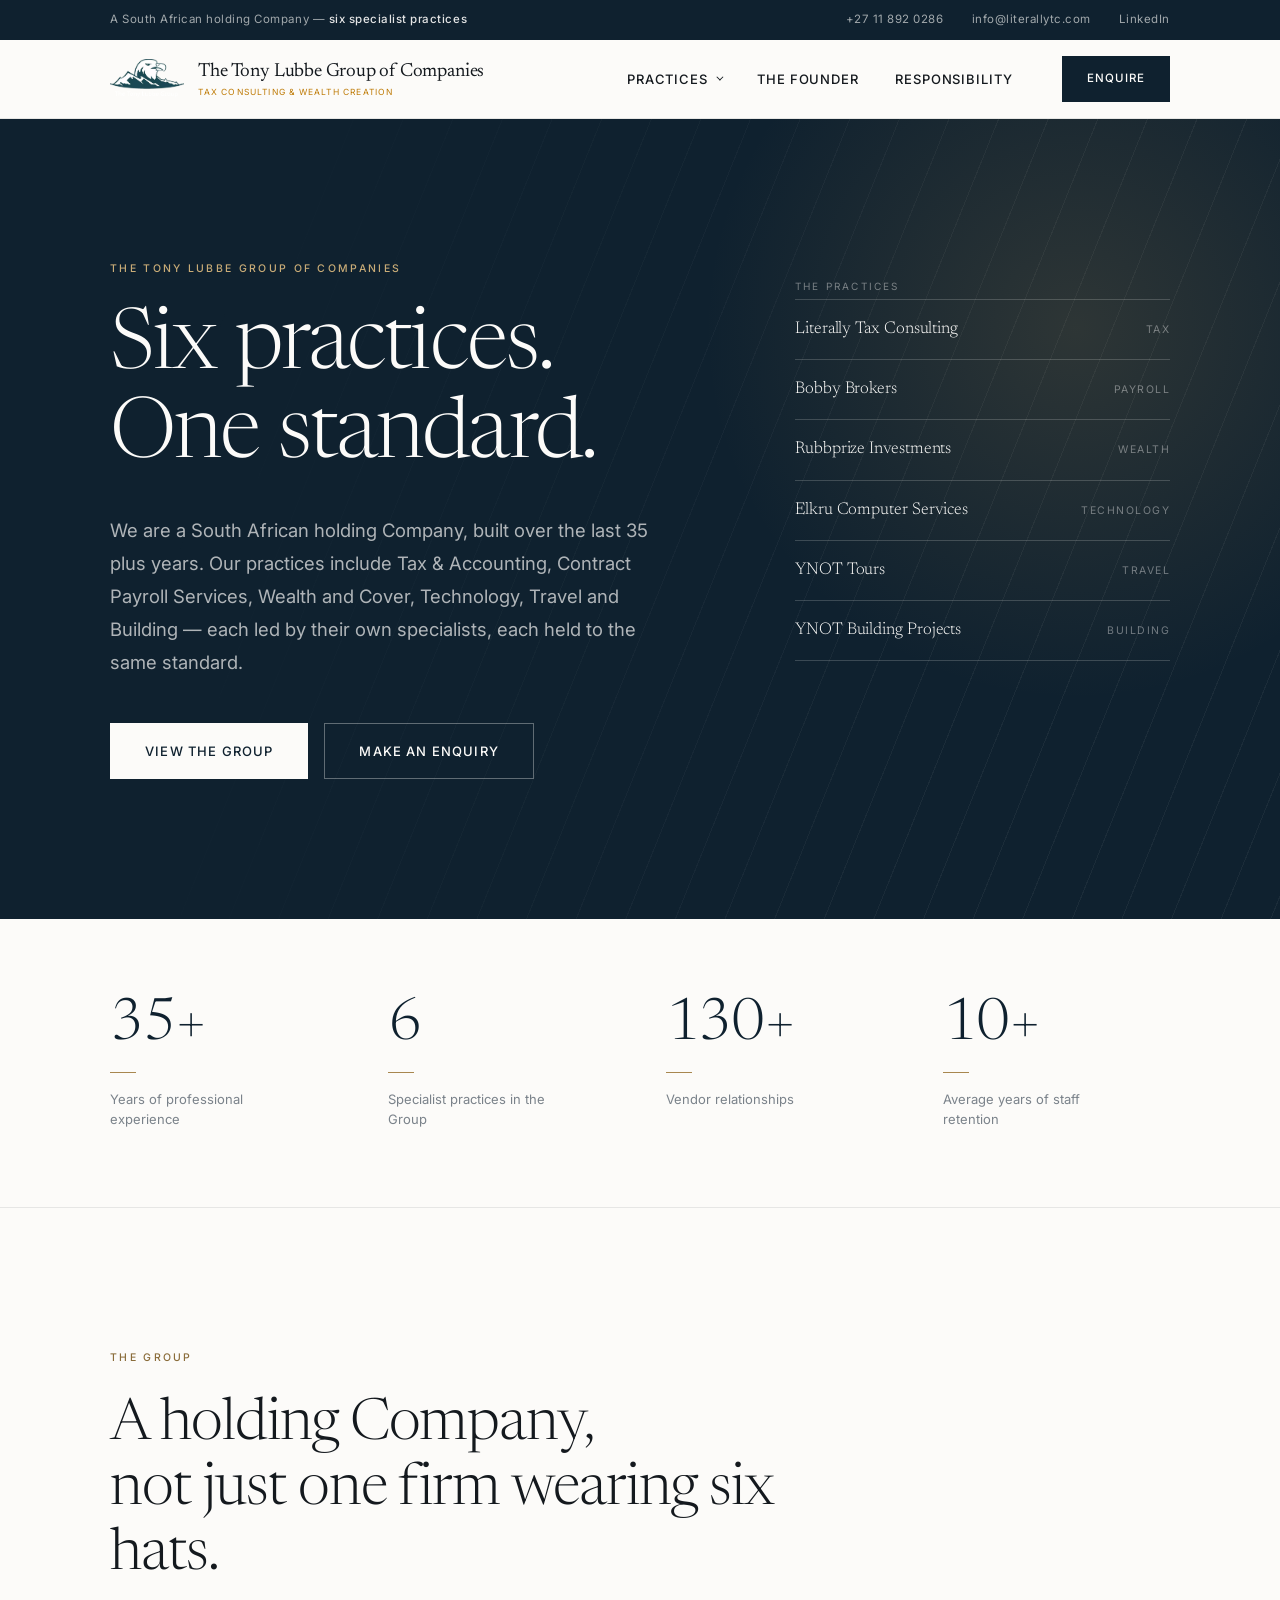
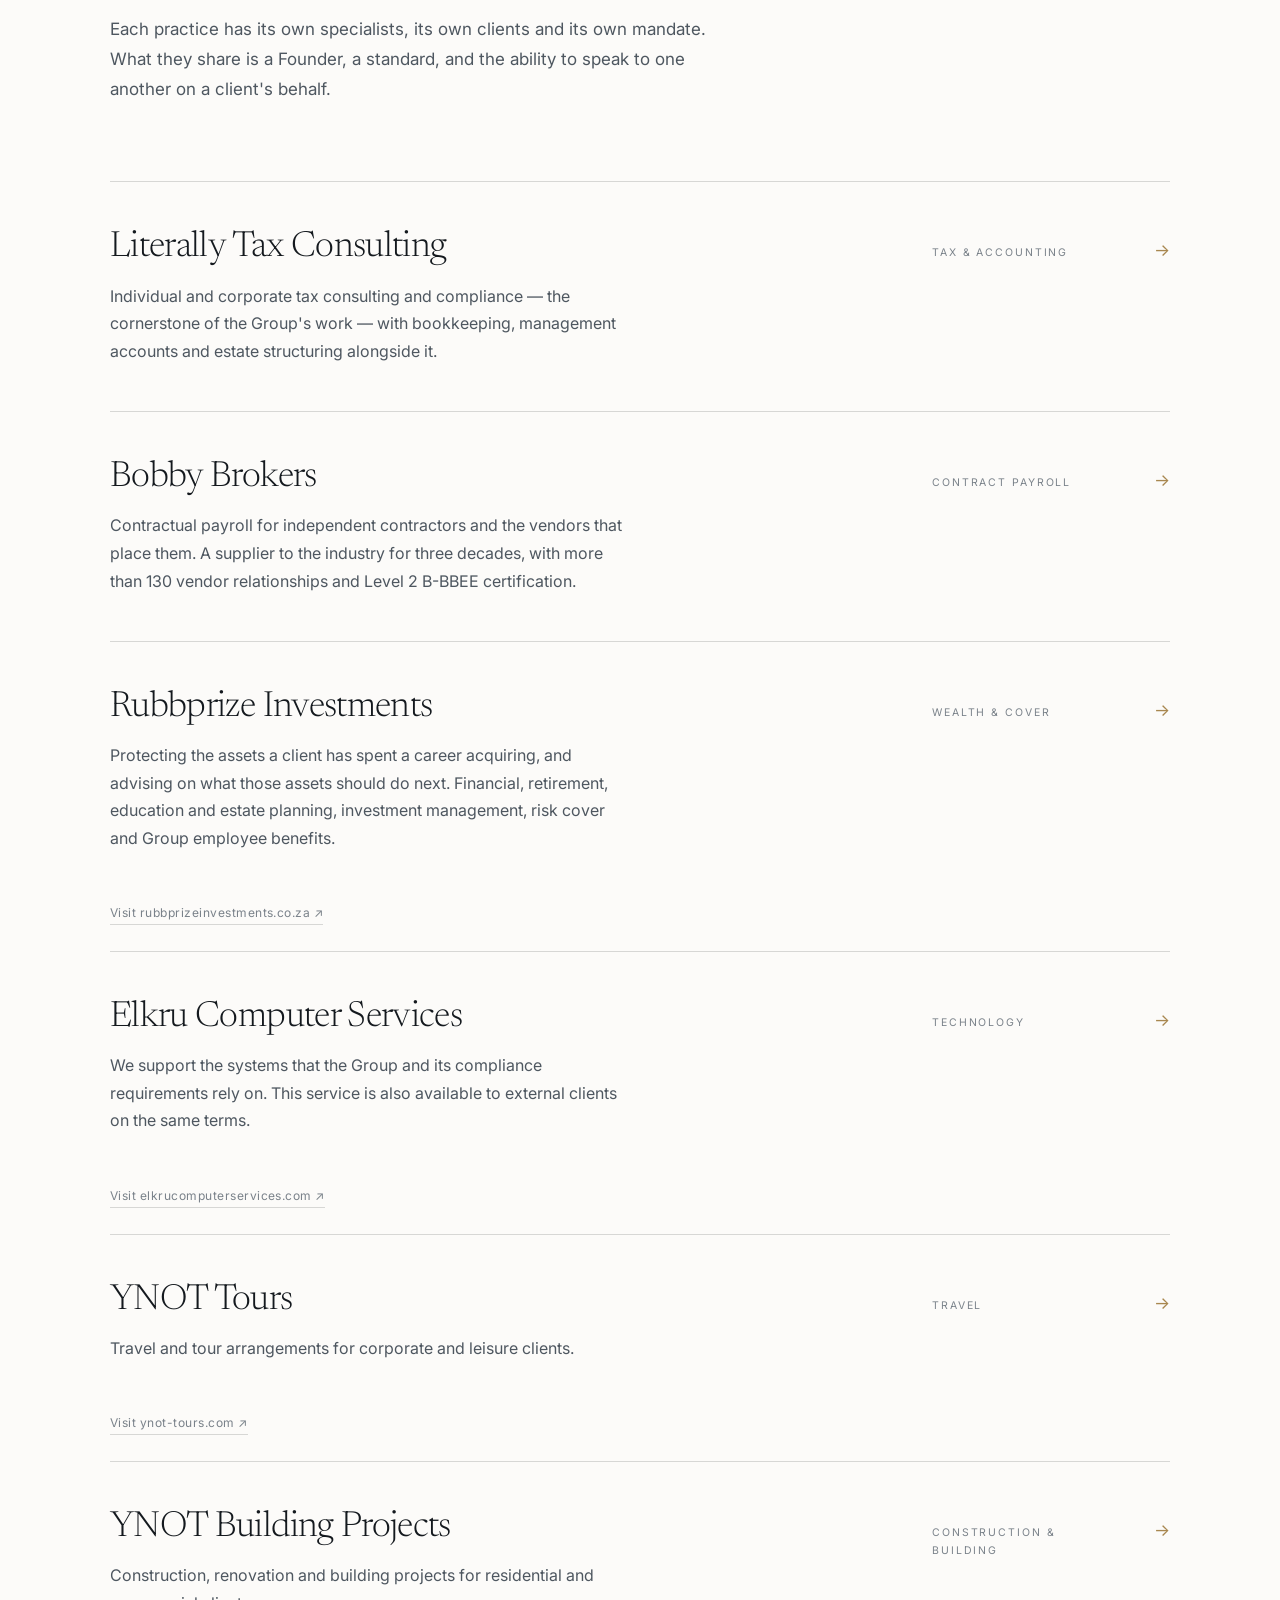
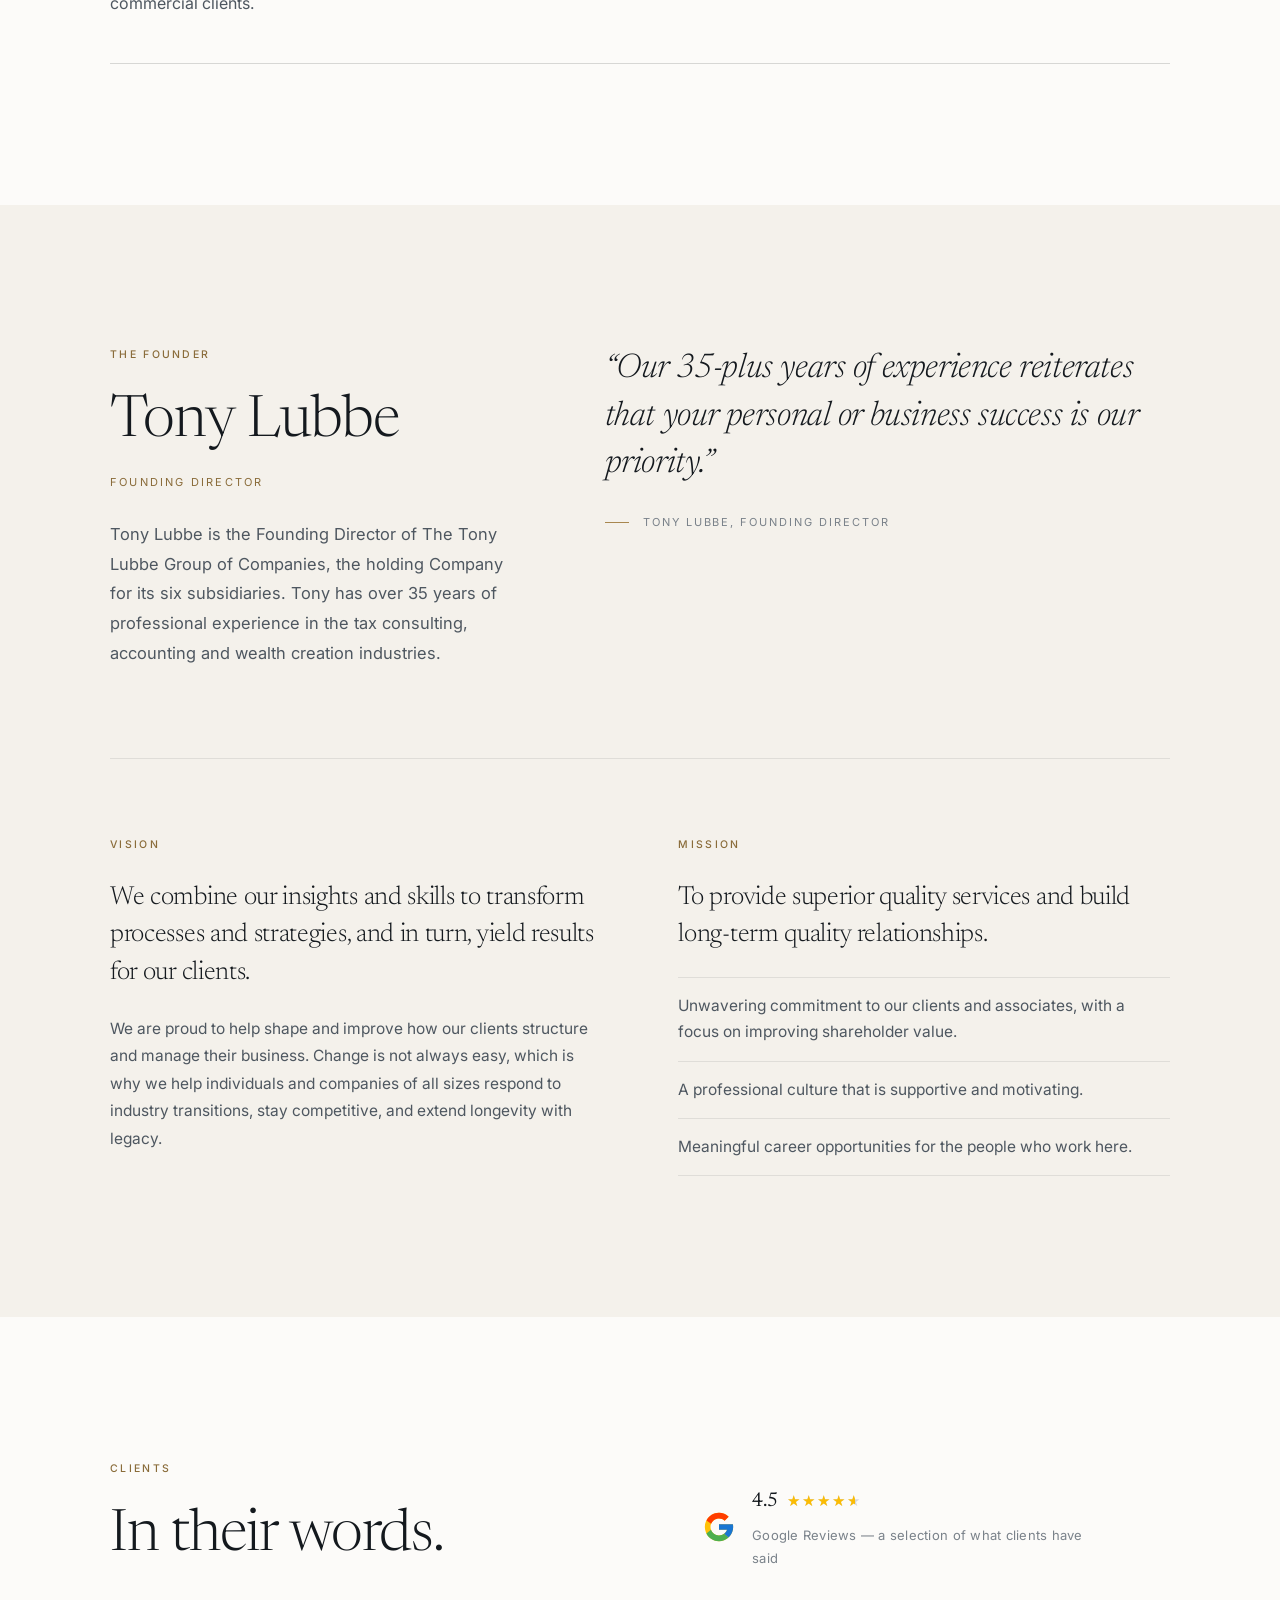
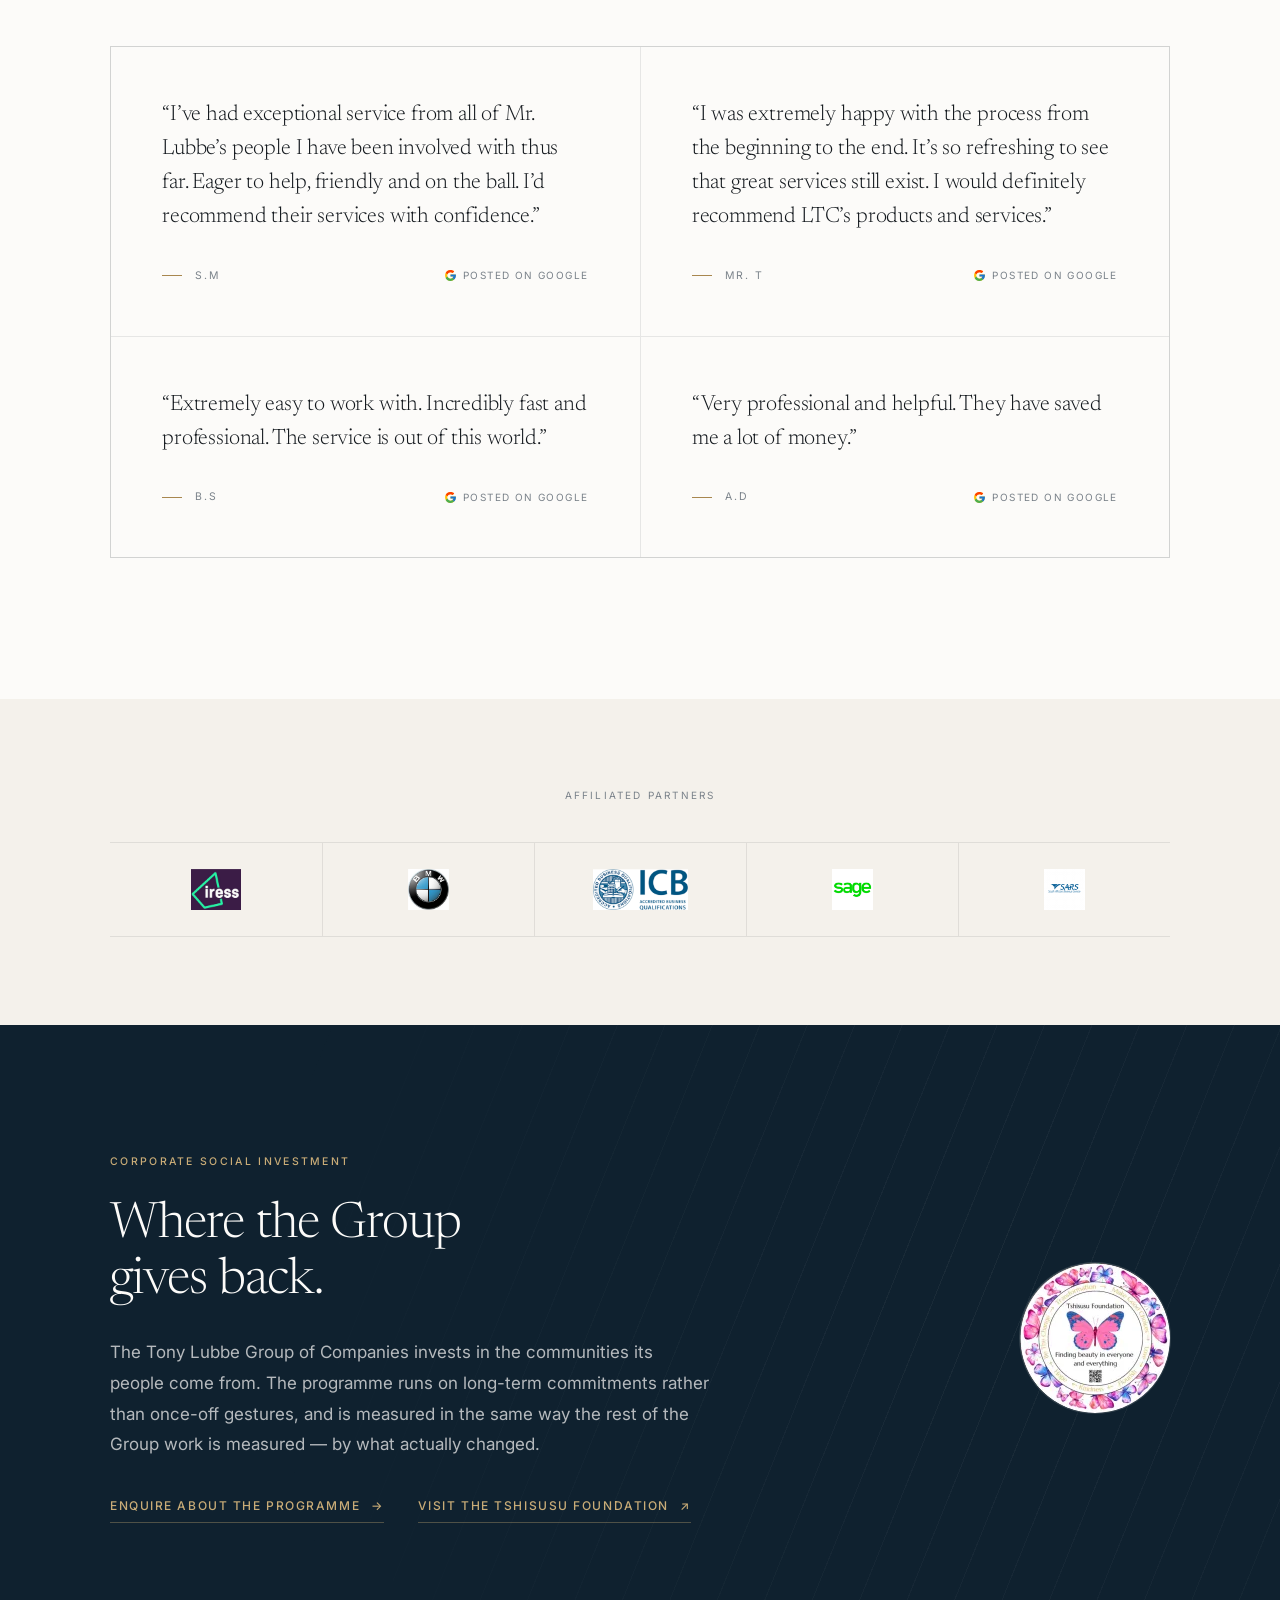
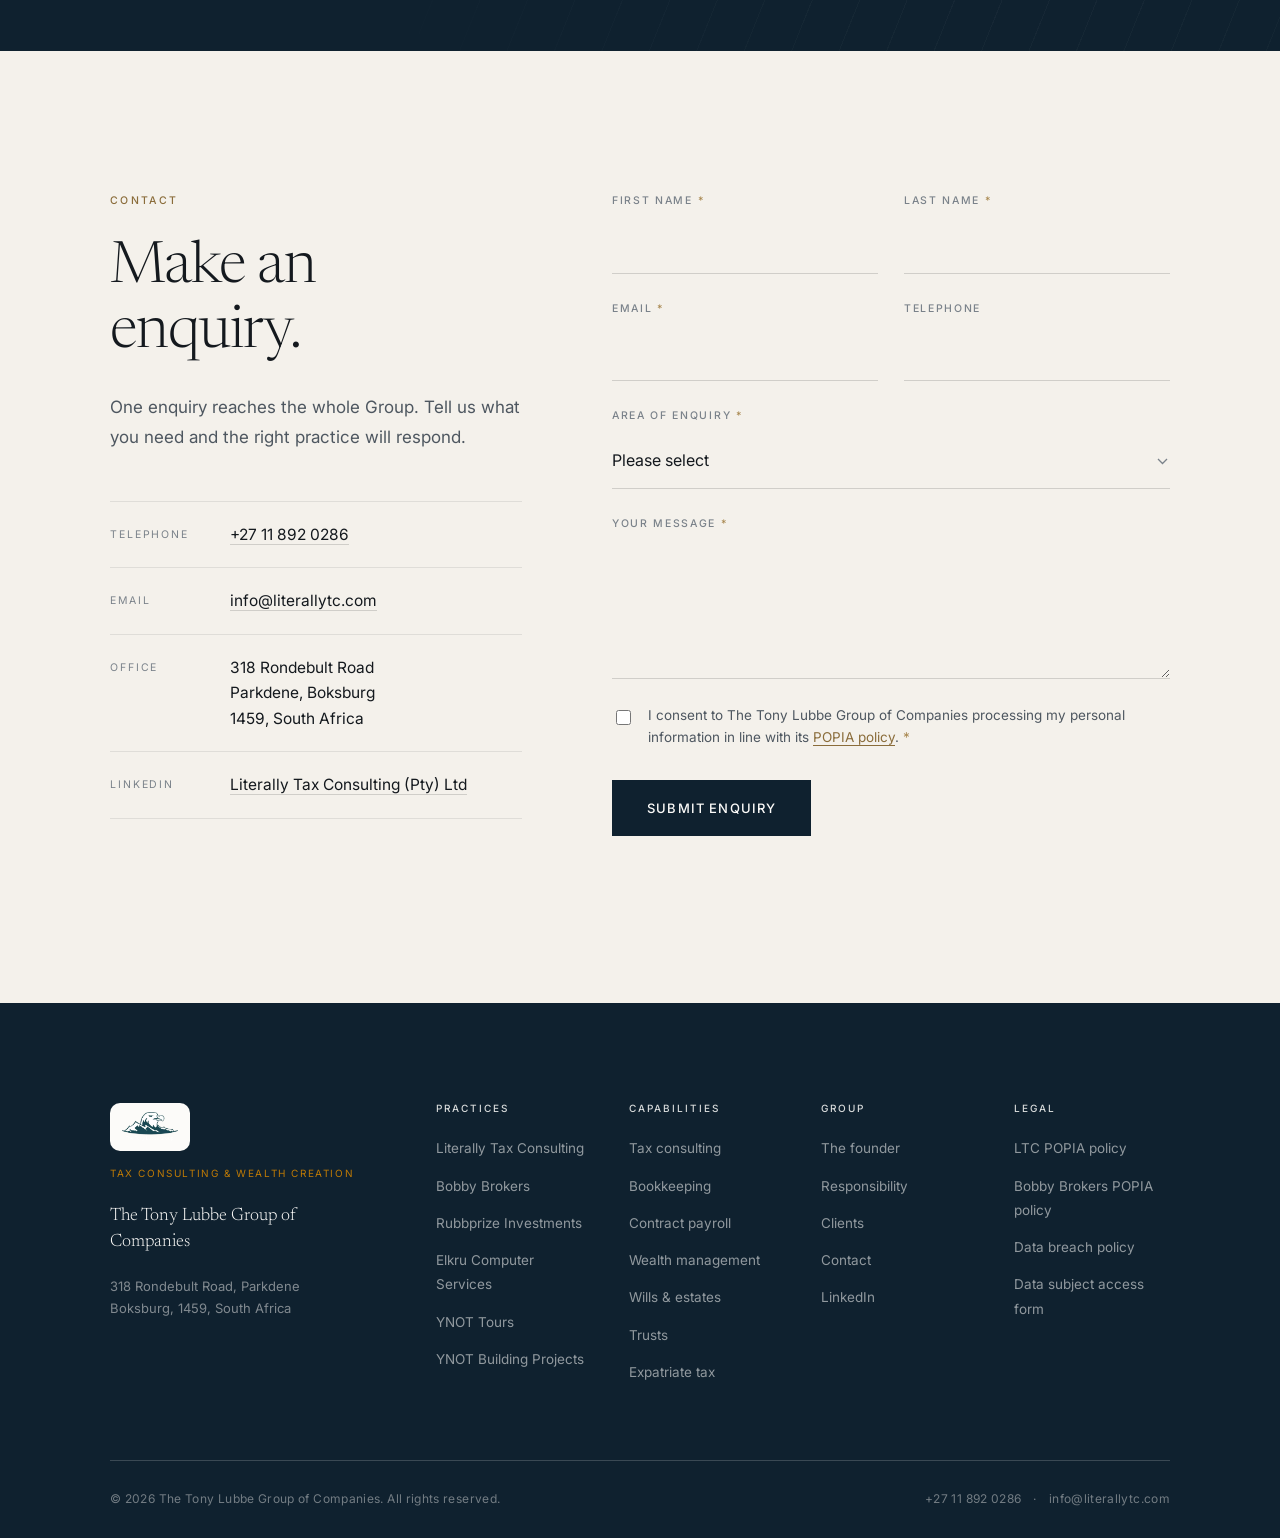
==== commit bdf6d5a9: "Update index.html" ====
--- a/index.html
+++ b/index.html
@@ -3,11 +3,11 @@
 <head>
 <meta charset="utf-8">
 <meta name="viewport" content="width=device-width, initial-scale=1">
-<title>The Tony Lubbe Group — Six practices, one standard</title>
-<meta name="description" content="The Tony Lubbe Group is a South African holding company. Six specialist practices covering tax and accounting, contract payroll, wealth and cover, technology, travel and building. Over 35 years of advisory experience.">
+<title>The Tony Lubbe Group of Companies — Six practices, one standard</title>
+<meta name="description" content="The Tony Lubbe Group of Companies is a South African holding Company. Six specialist practices covering tax and accounting, contract payroll, wealth and cover, technology, travel and building. Over 35 years of advisory experience.">
 <meta name="theme-color" content="#0F212F">
 
-<meta property="og:title" content="The Tony Lubbe Group">
+<meta property="og:title" content="The Tony Lubbe Group of Companies">
 <meta property="og:description" content="Six practices. One standard.">
 <meta property="og:type" content="website">
 
@@ -22,10 +22,10 @@
 
 <div class="utility">
   <div class="wrap utility__inner">
-    <p class="utility__note">A South African holding company — <strong>six specialist practices</strong></p>
+    <p class="utility__note">A South African holding Company — <strong>six specialist practices</strong></p>
     <ul class="utility__links">
       <li><a href="tel:+27118920286">+27 11 892 0286</a></li>
-      <li><a href="mailto:lynette@literallytc.com">lynette@literallytc.com</a></li>
+      <li><a href="mailto:info@literallytc.com">info@literallytc.com</a></li>
       <li><a href="https://www.linkedin.com/company/literally-tax-consulting-pty-ltd" target="_blank" rel="noopener">LinkedIn</a></li>
     </ul>
   </div>
@@ -34,10 +34,10 @@
 <header class="header" id="header">
   <div class="wrap header__inner">
 
-    <a class="brand" href="index.html" aria-label="The Tony Lubbe Group — home">
+    <a class="brand" href="index.html" aria-label="The Tony Lubbe Group of Companies — home">
       <img class="brand__logo" src="assets/tlg.png" alt="" width="772" height="415">
       <span class="brand__text">
-        <span class="brand__name">The Tony Lubbe Group</span>
+        <span class="brand__name">The Tony Lubbe Group of Companies</span>
         <span class="brand__slogan">Tax Consulting &amp; Wealth Creation</span>
         <!--<span class="brand__strap">Tax · Payroll · Wealth · Technology · Travel · Building</span>-->
       </span>
@@ -52,11 +52,11 @@
           <div class="megamenu" id="menu-companies" hidden>
             <div class="wrap megamenu__inner">
               <div class="megamenu__lead">
-                <p class="eyebrow">The group</p>
+                <p class="eyebrow">The Group</p>
                 <h2 class="megamenu__title">Six practices,<br>one standard.</h2>
                 <p class="megamenu__copy">Each business has its own specialists and its own mandate. Together they
                   mean a client explains their affairs once.</p>
-                <a class="arrow-link" href="#practices">View the group <span aria-hidden="true">→</span></a>
+                <a class="arrow-link" href="#practices">View the Group <span aria-hidden="true">→</span></a>
               </div>
               <ul class="megamenu__grid">
                 <li><a href="companies/literally-tax-consulting.html"><strong>Literally Tax Consulting</strong><span>Tax, accounting, wills, trusts &amp; estates</span></a></li>
@@ -65,14 +65,13 @@
                 <li><a href="companies/elkru-computer-services.html"><strong>Elkru Computer Services</strong><span>Technology, systems and support</span></a></li>
                 <li><a href="companies/ynot-tours.html"><strong>YNOT Tours</strong><span>Travel and tour services</span></a></li>
                 <li><a href="companies/ynot-building-projects.html"><strong>YNOT Building Projects</strong><span>Construction and building projects</span></a></li>
-                <li><a href="#csi"><strong>Corporate social investment</strong><span>Where the group gives back</span></a></li>
+                <li><a href="#csi"><strong>Corporate social investment</strong><span>Where the Group gives back</span></a></li>
               </ul>
             </div>
           </div>
         </li>
         <li class="nav__item"><a class="nav__link" href="#founder">The founder</a></li>
         <li class="nav__item"><a class="nav__link" href="#csi">Responsibility</a></li>
-        <li class="nav__item"><a class="nav__link" href="#contact">Contact</a></li>
       </ul>
     </nav>
 
@@ -98,13 +97,13 @@
 
   <div class="wrap hero__inner">
     <div class="hero__content">
-      <p class="eyebrow eyebrow--light reveal">The Tony Lubbe Group</p>
+      <p class="eyebrow eyebrow--light reveal">The Tony Lubbe Group of Companies</p>
       <h1 class="hero__title reveal">Six practices.<br>One standard.</h1>
-      <p class="hero__lede reveal">A South African holding company built over more than thirty-five years.
-        Its practices cover tax and accounting, contract payroll, wealth and cover, technology, travel and
-        building — each led by its own specialists, each held to the same standard.</p>
+      <p class="hero__lede reveal">We are a South African holding Company, built over the last 35 plus years.
+        Our practices include Tax &amp; Accounting, Contract Payroll Services, Wealth and Cover, Technology,
+        Travel and Building — each led by their own specialists, each held to the same standard.</p>
       <div class="hero__cta reveal">
-        <a class="btn btn--onDark" href="#practices">View the group</a>
+        <a class="btn btn--onDark" href="#practices">View the Group</a>
         <a class="btn btn--ghost" href="#contact">Make an enquiry</a>
       </div>
     </div>
@@ -136,7 +135,7 @@
 </section>
 
 <!-- ══════════════════════════════════ FIGURES ══════════════════════════════════ -->
-<section class="figures" aria-label="The group in figures">
+<section class="figures" aria-label="The Group in figures">
   <div class="wrap figures__grid">
     <div class="reveal">
       <p class="figure__num">35+</p>
@@ -146,12 +145,12 @@
     <div class="reveal">
       <p class="figure__num">6</p>
       <div class="figure__rule"></div>
-      <p class="figure__label">Specialist practices in the group</p>
+      <p class="figure__label">Specialist practices in the Group</p>
     </div>
     <div class="reveal">
       <p class="figure__num">130+</p>
       <div class="figure__rule"></div>
-      <p class="figure__label">Recruitment agency relationships</p>
+      <p class="figure__label">Vendor relationships</p>
     </div>
     <div class="reveal">
       <p class="figure__num">10+</p>
@@ -165,10 +164,10 @@
 <section class="section" id="practices">
   <div class="wrap">
     <header class="section__head reveal">
-      <p class="eyebrow">The group</p>
-      <h2 class="section__title">A holding company,<br class="br-lg">not one firm wearing six hats.</h2>
+      <p class="eyebrow">The Group</p>
+      <h2 class="section__title">A holding Company,<br class="br-lg">not just one firm wearing six hats.</h2>
       <p class="section__lede">Each practice has its own specialists, its own clients and its own mandate.
-        What they share is a founder, a standard, and the ability to speak to one another on a client's
+        What they share is a Founder, a standard, and the ability to speak to one another on a client's
         behalf.</p>
     </header>
 
@@ -178,7 +177,7 @@
           <div>
             <h3 class="index__name">Literally Tax Consulting</h3>
             <p class="index__desc">Individual and corporate tax consulting and compliance — the cornerstone of
-              the group's work — with bookkeeping, management accounts and estate structuring alongside it.</p>
+              the Group's work — with bookkeeping, management accounts and estate structuring alongside it.</p>
           </div>
           <span class="index__cat">Tax &amp; accounting</span>
           <span class="index__arrow" aria-hidden="true">→</span>
@@ -188,8 +187,8 @@
         <a class="index__link" href="companies/bobby-brokers.html">
           <div>
             <h3 class="index__name">Bobby Brokers</h3>
-            <p class="index__desc">Contractual payroll for independent contractors and the recruitment agencies
-              that place them. A supplier to the industry for three decades, with more than 130 agency
+            <p class="index__desc">Contractual payroll for independent contractors and the vendors
+              that place them. A supplier to the industry for three decades, with more than 130 vendor
               relationships and Level 2 B-BBEE certification.</p>
           </div>
           <span class="index__cat">Contract payroll</span>
@@ -202,7 +201,7 @@
             <h3 class="index__name">Rubbprize Investments</h3>
             <p class="index__desc">Protecting the assets a client has spent a career acquiring, and advising on
               what those assets should do next. Financial, retirement, education and estate planning, investment
-              management, risk cover and group employee benefits.</p>
+              management, risk cover and Group employee benefits.</p>
           </div>
           <span class="index__cat">Wealth &amp; cover</span>
           <span class="index__arrow" aria-hidden="true">→</span>
@@ -213,8 +212,8 @@
         <a class="index__link" href="companies/elkru-computer-services.html">
           <div>
             <h3 class="index__name">Elkru Computer Services</h3>
-            <p class="index__desc">The systems and support the group's own compliance work depends on, available
-              to its clients on the same terms.</p>
+            <p class="index__desc">We support the systems that the Group and its compliance requirements rely
+              on. This service is also available to external clients on the same terms.</p>
           </div>
           <span class="index__cat">Technology</span>
           <span class="index__arrow" aria-hidden="true">→</span>
@@ -255,9 +254,9 @@
         <p class="eyebrow">The founder</p>
         <h2 class="section__title">Tony Lubbe</h2>
         <p class="founder__role">Founding Director</p>
-        <p class="founder__copy">Tony Lubbe is the Founding Director of The Tony Lubbe Group, a holding
-          company for six subsidiary companies. He has over 35 years of professional experience in the
-          tax consulting and wealth creation industry.</p>
+        <p class="founder__copy">Tony Lubbe is the Founding Director of The Tony Lubbe Group of Companies, the
+          holding Company for its six subsidiaries. Tony has over 35 years of professional experience in the
+          tax consulting, accounting and wealth creation industries.</p>
       </div>
 
       <blockquote class="founder__quote reveal">
@@ -362,10 +361,10 @@
   <div class="wrap csi__inner">
     <div class="csi__content reveal">
       <p class="eyebrow eyebrow--light">Corporate social investment</p>
-      <h2 class="csi__title">Where the group<br>gives back.</h2>
-      <p class="csi__copy">The Tony Lubbe Group invests in the communities its people come from. The programme
-        runs on long-term commitments rather than once-off gestures, and it is measured the same way the rest
-        of the group's work is measured — by what actually changed.</p>
+      <h2 class="csi__title">Where the Group<br>gives back.</h2>
+      <p class="csi__copy">The Tony Lubbe Group of Companies invests in the communities its people come from. The programme
+        runs on long-term commitments rather than once-off gestures, and is measured in the same way the rest
+        of the Group work is measured — by what actually changed.</p>
       <div class="csi__links">
         <a class="arrow-link arrow-link--light" href="#contact">Enquire about the programme
           <span aria-hidden="true">→</span></a>
@@ -386,7 +385,7 @@
     <div class="reveal">
       <p class="eyebrow">Contact</p>
       <h2 class="section__title">Make an<br>enquiry.</h2>
-      <p class="section__lede">One enquiry reaches the whole group. Tell us what you need and the right
+      <p class="section__lede">One enquiry reaches the whole Group. Tell us what you need and the right
         practice will respond.</p>
 
       <dl class="contact__details">
@@ -396,7 +395,7 @@
         </div>
         <div>
           <dt>Email</dt>
-          <dd><a href="mailto:lynette@literallytc.com">lynette@literallytc.com</a></dd>
+          <dd><a href="mailto:info@literallytc.com">info@literallytc.com</a></dd>
         </div>
         <div>
           <dt>Office</dt>
@@ -442,7 +441,8 @@
           <optgroup label="Literally Tax Consulting">
             <option>Tax compliance</option>
             <option>Accounting and bookkeeping</option>
-            <option>Wills, trusts &amp; estates</option>
+            <option>Wills &amp; estates</option>
+            <option>Trusts</option>
             <option>Expatriate tax</option>
           </optgroup>
           <optgroup label="Bobby Brokers">
@@ -482,7 +482,7 @@
 
       <div class="field field--check">
         <input id="consent" name="consent" type="checkbox" required>
-        <label for="consent">I consent to The Tony Lubbe Group processing my personal information in line with
+        <label for="consent">I consent to The Tony Lubbe Group of Companies processing my personal information in line with
           its <a href="#footer">POPIA policy</a>. <span aria-hidden="true">*</span></label>
         <p class="field__error" data-error-for="consent"></p>
       </div>
@@ -503,7 +503,7 @@
       <div class="footer__brand">
         <img class="brand__logo brand__logo--lg" src="assets/tlg.png" alt="" width="772" height="415">
         <p class="footer__slogan">Tax Consulting &amp; Wealth Creation</p>
-        <p class="footer__strap">The Tony Lubbe Group</p>
+        <p class="footer__strap">The Tony Lubbe Group of Companies</p>
         <p class="footer__addr">318 Rondebult Road, Parkdene<br>Boksburg, 1459, South Africa</p>
       </div>
 
@@ -526,7 +526,8 @@
             <li><a href="companies/literally-tax-consulting.html#bookkeeping">Bookkeeping</a></li>
             <li><a href="companies/bobby-brokers.html#services">Contract payroll</a></li>
             <li><a href="companies/rubbprize-investments.html#services">Wealth management</a></li>
-            <li><a href="companies/literally-tax-consulting.html#estates">Wills, trusts &amp; estates</a></li>
+            <li><a href="companies/literally-tax-consulting.html#estates">Wills &amp; estates</a></li>
+            <li><a href="companies/literally-tax-consulting.html#estates">Trusts</a></li>
             <li><a href="companies/literally-tax-consulting.html#expat">Expatriate tax</a></li>
           </ul>
         </div>
@@ -553,11 +554,11 @@
     </div>
 
     <div class="footer__bottom">
-      <p>© <span id="year">2026</span> The Tony Lubbe Group. All rights reserved.</p>
+      <p>© <span id="year">2026</span> The Tony Lubbe Group of Companies. All rights reserved.</p>
       <p class="footer__contact">
         <a href="tel:+27118920286">+27 11 892 0286</a>
         <span aria-hidden="true">·</span>
-        <a href="mailto:lynette@literallytc.com">lynette@literallytc.com</a>
+        <a href="mailto:info@literallytc.com">info@literallytc.com</a>
       </p>
     </div>
 
